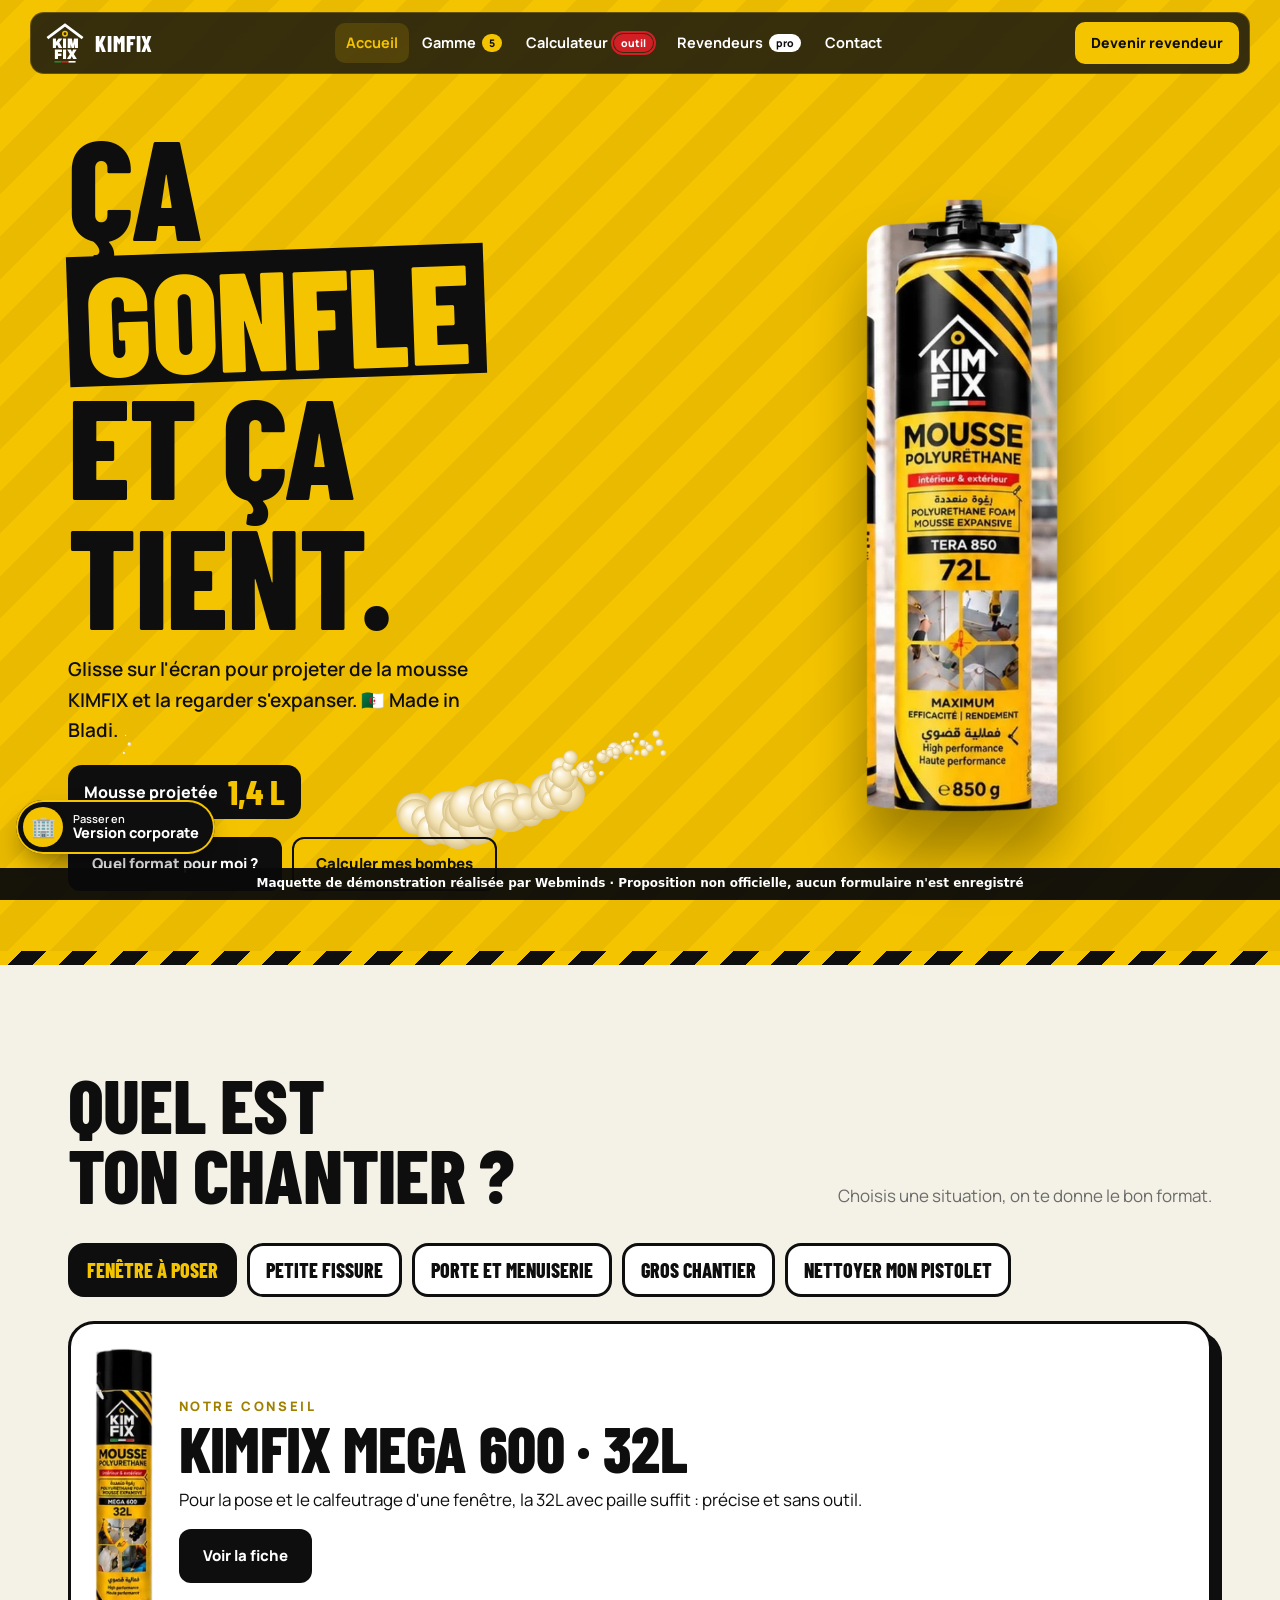
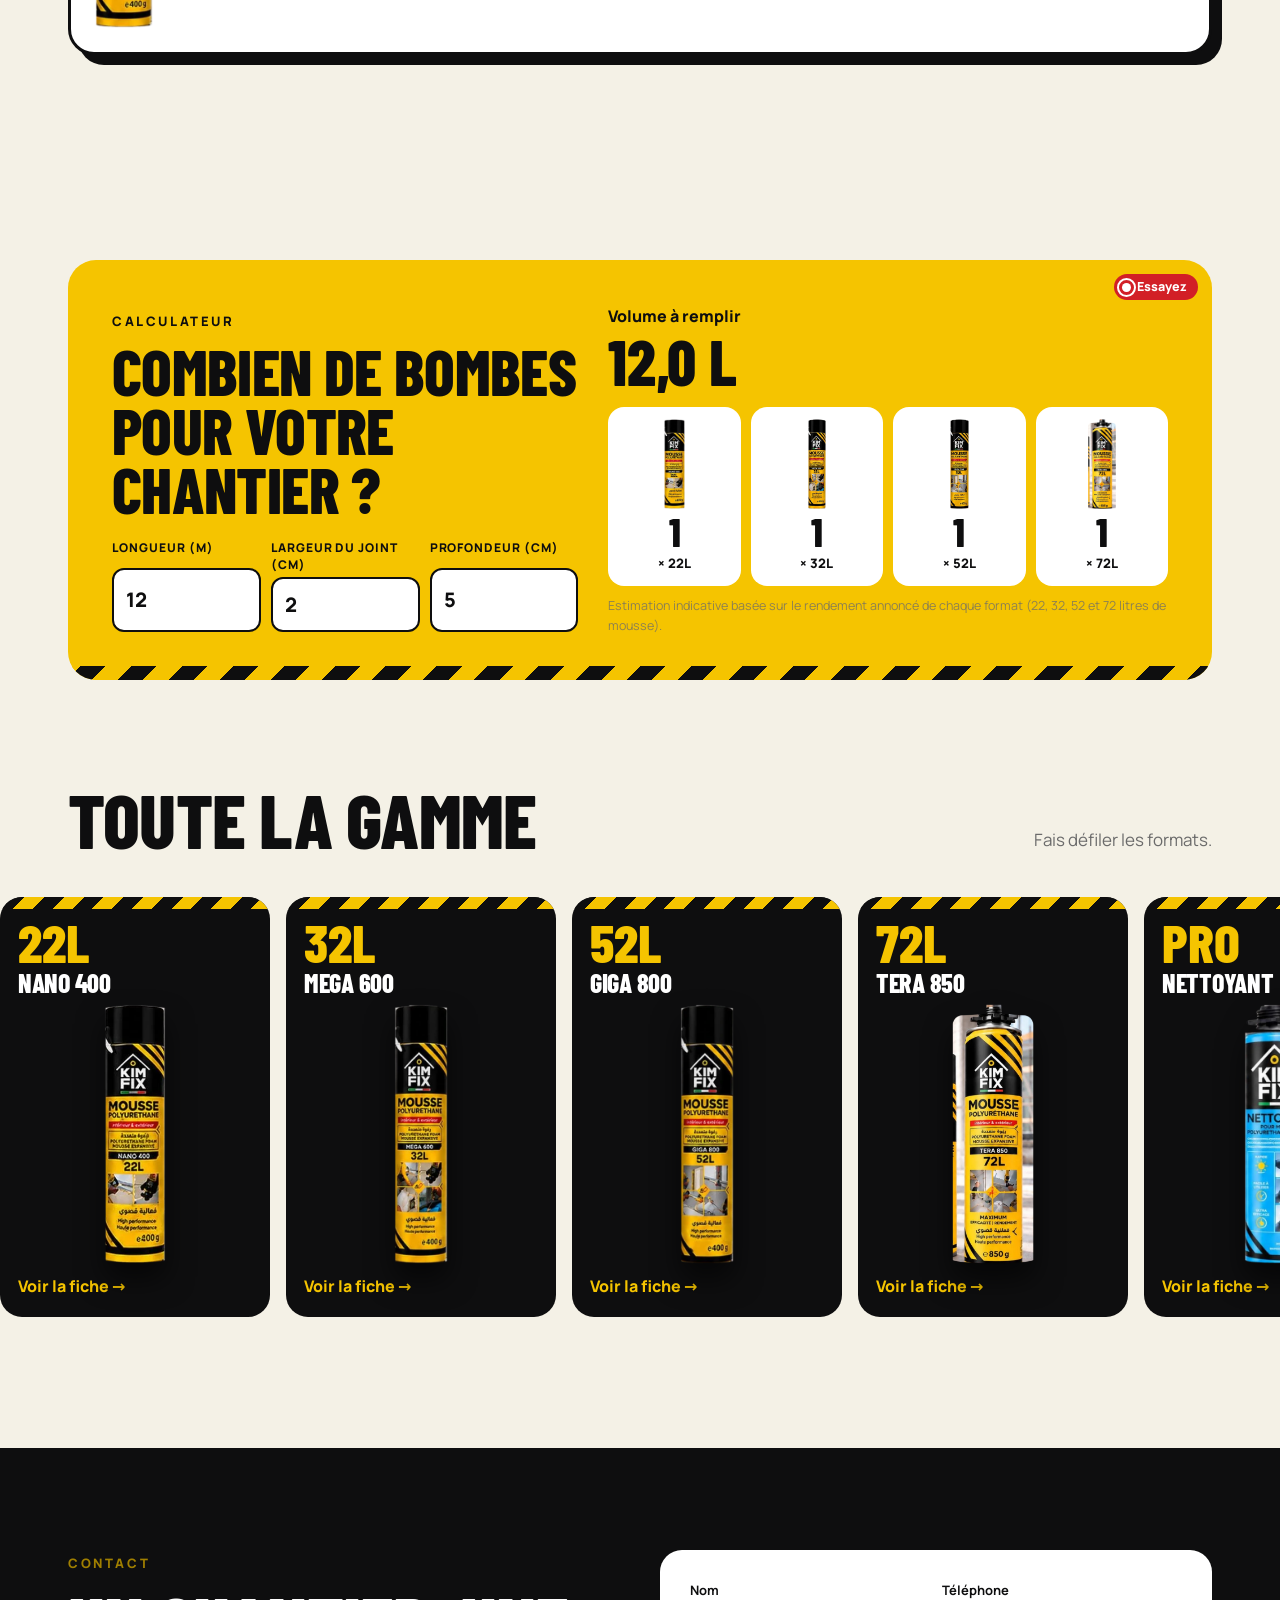
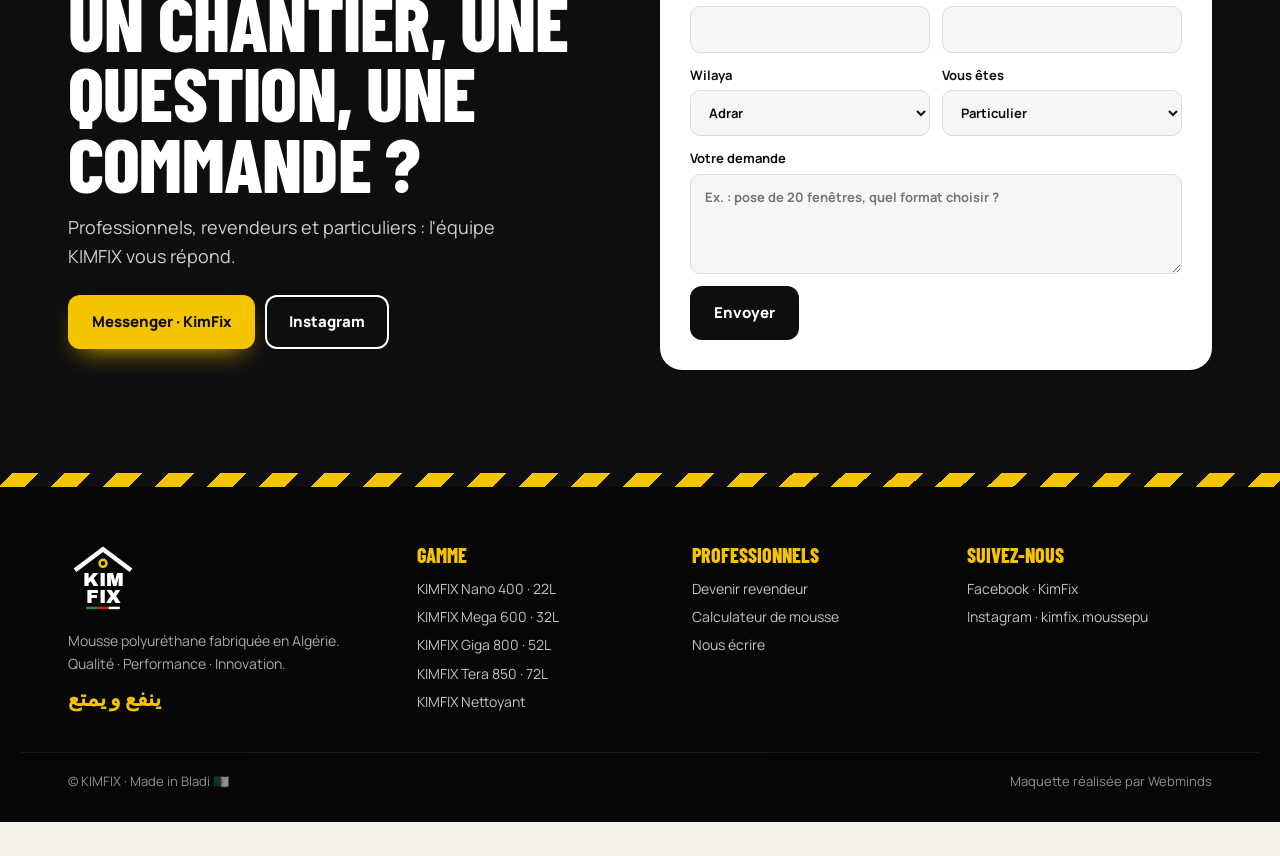
==== moderne.html @ 87c702bf "KIMFIX : site 2 versions (corporate + chantier), gamme, fiches, calculateur, revendeurs" ====
<!DOCTYPE html><html lang="fr"><head>
<meta charset="utf-8"><meta name="viewport" content="width=device-width, initial-scale=1, viewport-fit=cover"><meta name="robots" content="noindex, nofollow"><meta name="theme-color" content="#0e0e0f">
<link rel="stylesheet" href="style.css"><link rel="icon" href="img/logo.svg">
<title>KIMFIX — Version chantier</title>
</head><body data-v="mod">
<div id="hdr"></div><main>
<section class="mh" id="mh"><canvas id="cv" aria-label="Zone où l'on projette de la mousse"></canvas>
 <div class="wrap in"><div>
  <h1>Ça<br><span>gonfle</span><br>et ça tient.</h1>
  <p class="lead">Glisse sur l'écran pour projeter de la mousse KIMFIX et la regarder s'expanser. 🇩🇿 Made in Bladi.</p>
  <span class="meter">Mousse projetée <b id="lit">0,0 L</b></span><br>
  <button type="button" class="spr" id="spr">🧯 Activer le pistolet</button>
  <div style="display:flex;gap:10px;flex-wrap:wrap;margin-top:18px"><a class="btn k" href="#chantier">Quel format pour moi ?</a><a class="btn o" href="#calcul">Calculer mes bombes</a></div></div>
  <div class="big"><img src="img/c72.webp" alt="KIMFIX Tera 850 72L"></div></div>
</section>
<div class="stripe"></div>
<section id="chantier"><div class="wrap"><div class="shead"><h2>Quel est<br>ton chantier&nbsp;?</h2><p>Choisis une situation, on te donne le bon format.</p></div>
 <div class="sits" id="sits"></div><div class="reco" id="reco"></div></div></section>
<section id="calcul"><div class="wrap"><div class="calc rv"><span class="tap tr"><i></i>Essayez</span>
 <div><span class="kick" style="color:#0e0e0f">Calculateur</span><h2 style="margin-top:8px">Combien de bombes pour votre chantier ?</h2>
  <div class="f3"><label>Longueur (m)<input id="cl" type="number" min="0" step="0.5" value="12"></label><label>Largeur du joint (cm)<input id="cw2" type="number" min="0" step="0.5" value="2"></label><label>Profondeur (cm)<input id="cd" type="number" min="0" step="0.5" value="5"></label></div></div>
 <div><span style="font-weight:800">Volume à remplir</span><div class="vol" id="cv">0 L</div><div class="cres" id="cres"></div>
  <p class="note">Estimation indicative basée sur le rendement annoncé de chaque format (22, 32, 52 et 72 litres de mousse).</p></div>
</div></div></section>
<section style="padding-top:0"><div class="wrap"><div class="shead"><h2>Toute la gamme</h2><p>Fais défiler les formats.</p></div></div><div class="hz" id="hz"></div></section>
<section class="contact" id="contact"><div class="wrap cg">
 <div><span class="kick">Contact</span><h2 style="margin-top:10px">Un chantier, une question, une commande&nbsp;?</h2>
  <p style="opacity:.8;font-size:18px;margin:16px 0 24px;max-width:440px">Professionnels, revendeurs et particuliers : l'équipe KIMFIX vous répond.</p>
  <div style="display:flex;gap:10px;flex-wrap:wrap"><a class="btn y" id="fbl" target="_blank" rel="noopener">Messenger · KimFix</a><a class="btn o" id="igl" target="_blank" rel="noopener">Instagram</a></div></div>
 <form class="f" id="cform"><label>Nom<input required></label><label>Téléphone<input type="tel" required></label>
  <label>Wilaya<select id="cw"></select></label><label>Vous êtes<select><option>Particulier</option><option>Artisan / applicateur</option><option>Entreprise du bâtiment</option><option>Revendeur / quincaillerie</option></select></label>
  <label class="full">Votre demande<textarea placeholder="Ex. : pose de 20 fenêtres, quel format choisir ?"></textarea></label><button class="btn k" type="submit">Envoyer</button></form>
</div></section>
</main><div id="ftr"></div>
<script src="data.js"></script><script src="core.js"></script>
<script>
// foam spray
const mh=document.getElementById('mh'),cv=document.getElementById('cv'),cx=cv.getContext('2d');let W,H,dpr=Math.min(devicePixelRatio||1,2),blobs=[],down=false,last=null,litres=0;
const base=document.createElement('canvas'),bx=base.getContext('2d');
function size(){const r=mh.getBoundingClientRect();W=r.width;H=r.height;[cv,base].forEach(c=>{c.width=W*dpr;c.height=H*dpr});cx.setTransform(dpr,0,0,dpr,0,0);bx.setTransform(dpr,0,0,dpr,0,0)}size();addEventListener('resize',()=>{if(Math.abs(mh.getBoundingClientRect().width-W)>40)size()});
function drawBlob(c,x,y,r){const g=c.createRadialGradient(x-r*.35,y-r*.35,r*.1,x,y,r);g.addColorStop(0,'#fffaf0');g.addColorStop(.6,'#f3e3b6');g.addColorStop(1,'#d9c38a');c.fillStyle=g;c.beginPath();c.arc(x,y,r,0,7);c.fill()}
function spray(x,y){for(let i=0;i<3;i++)blobs.push({x:x+(Math.random()-.5)*26,y:y+(Math.random()-.5)*26,r:0,R:7+Math.random()*16,t:0});litres+=.02;document.getElementById('lit').textContent=litres.toFixed(1).replace('.',',')+' L'}
const pos=e=>{const r=cv.getBoundingClientRect();return{x:e.clientX-r.left,y:e.clientY-r.top}};
mh.addEventListener('pointerdown',e=>{if(e.target.closest('a,button'))return;if(e.pointerType==='touch'&&!mh.classList.contains('spraying'))return;down=true;last=pos(e);spray(last.x,last.y)});
addEventListener('pointerup',()=>{down=false});
mh.addEventListener('pointermove',e=>{if(!down)return;const p=pos(e),d=Math.hypot(p.x-last.x,p.y-last.y);const n=Math.ceil(d/10);for(let i=1;i<=n;i++)spray(last.x+(p.x-last.x)*i/n,last.y+(p.y-last.y)*i/n);last=p});
document.getElementById('spr').onclick=()=>{const on=mh.classList.toggle('spraying');document.getElementById('spr').textContent=on?'✋ Arrêter et faire défiler':'🧯 Activer le pistolet'};
(function loop(){cx.clearRect(0,0,W,H);cx.drawImage(base,0,0,W,H);blobs=blobs.filter(b=>{b.t+=.035;const k=1-Math.pow(1-Math.min(b.t,1),3);b.r=b.R*k;if(b.t>=1){drawBlob(bx,b.x,b.y,b.R);return false}drawBlob(cx,b.x,b.y,b.r);return true});requestAnimationFrame(loop)})();
(function demo(){let x=W*.1,y=H*.82,i=0;const t=setInterval(()=>{if(i++>70){clearInterval(t);return}spray(x+i*W*.006,y-Math.sin(i/9)*40)},25)})();
// situations
const SIT=[['Fenêtre à poser','c32','Pour la pose et le calfeutrage d\'une fenêtre, la 32L avec paille suffit : précise et sans outil.'],['Petite fissure','c22','Pour un trou ou une fissure ponctuelle, la 22L compacte fait le travail sans gaspillage.'],['Porte et menuiserie','c52','Pour fixer et isoler portes et cadres, la 52L offre une haute expansion et un collage puissant.'],['Gros chantier','c72','Pour de grands volumes et toutes les positions, la 72L au pistolet est la version pro.'],['Nettoyer mon pistolet','net','Le nettoyant enlève la mousse fraîche du pistolet et des surfaces, sans les abîmer.']];
const st=document.getElementById('sits');st.innerHTML=SIT.map((s,i)=>'<button type="button" data-i="'+i+'">'+s[0]+'</button>').join('');
function pick(i){st.querySelectorAll('button').forEach(b=>b.classList.toggle('on',+b.dataset.i===i));const s=SIT[i],p=P[s[1]];document.getElementById('reco').innerHTML='<img src="'+p.img+'" alt="'+p.name+'"><div><span class="kick">Notre conseil</span><h3>'+p.name+(p.vol?' · '+p.vol+'L':'')+'</h3><p>'+s[2]+'</p><a class="btn k" href="produit.html?p='+s[1]+'">Voir la fiche</a></div>'}
st.onclick=e=>{const b=e.target.closest('button');if(b)pick(+b.dataset.i)};pick(0);
document.getElementById('hz').innerHTML=ORDER.map(k=>{const p=P[k];return '<a href="produit.html?p='+k+'"><div><b>'+(p.vol?p.vol+'L':'PRO')+'</b><h3>'+p.name.replace('KIMFIX ','')+'</h3></div><img src="'+p.img+'" alt="" loading="lazy"><span style="font-weight:800;color:var(--y)">Voir la fiche →</span></a>'}).join('');
document.getElementById('fbl').href=FB;document.getElementById('igl').href=IG;document.getElementById('cw').innerHTML=WILAYAS.map(w=>'<option>'+w+'</option>').join('');document.getElementById('cform').onsubmit=e=>{e.preventDefault();okForm(e.target,'Message envoyé !')};calcInit(document.getElementById('calcul'));
reveal();
</script></body></html>
---- style.css ----
@font-face{font-family:AB;src:url(fonts/archivo-black-latin-400-normal.woff2) format('woff2');font-display:swap}
@font-face{font-family:BC;font-weight:700;src:url(fonts/barlow-condensed-latin-700-normal.woff2) format('woff2');font-display:swap}
@font-face{font-family:BC;font-weight:800;src:url(fonts/barlow-condensed-latin-800-normal.woff2) format('woff2');font-display:swap}
@font-face{font-family:MR;font-weight:400;src:url(fonts/manrope-latin-400-normal.woff2) format('woff2')}
@font-face{font-family:MR;font-weight:600;src:url(fonts/manrope-latin-600-normal.woff2) format('woff2')}
@font-face{font-family:MR;font-weight:700;src:url(fonts/manrope-latin-700-normal.woff2) format('woff2')}
@font-face{font-family:MR;font-weight:800;src:url(fonts/manrope-latin-800-normal.woff2) format('woff2')}
:root{--y:#f5c400;--y2:#ffd83d;--k:#0e0e0f;--k2:#1b1b1d;--g:#ececea;--mut:#6b6b6b;--line:#dcdcd8;--ease:cubic-bezier(.2,.8,.2,1)}
*{box-sizing:border-box;margin:0;padding:0}:root{padding-top:env(safe-area-inset-top,0px)}
html{scroll-behavior:smooth;overflow-x:clip;scroll-padding-top:90px}
body{font-family:MR,system-ui,sans-serif;background:var(--g);color:var(--k);line-height:1.6;overflow-x:clip;padding-bottom:34px;-webkit-font-smoothing:antialiased}
img{max-width:100%;display:block}a{color:inherit;text-decoration:none}button,input,select,textarea{font:inherit;color:inherit}
:focus-visible{outline:3px solid var(--y);outline-offset:3px}
.wrap{max-width:1240px;margin:0 auto;padding-inline:clamp(18px,4vw,48px)}section{padding-block:clamp(64px,8vw,110px);position:relative}main{overflow-x:clip}
h1,h2,h3{font-family:BC,Impact,sans-serif;font-weight:800;text-transform:uppercase;line-height:.92;letter-spacing:-.01em}
h2{font-size:clamp(44px,6vw,84px)}h2 em{font-style:normal;color:var(--y);-webkit-text-stroke:0}
.kick{font:800 13px MR;letter-spacing:.2em;text-transform:uppercase;color:#a07f00}
.dark .kick{color:var(--y)}
.stripe{height:14px;background:repeating-linear-gradient(-45deg,var(--y) 0 18px,var(--k) 18px 36px)}
.lg{width:44px;height:44px}
header.top{position:fixed;z-index:60;top:calc(12px + env(safe-area-inset-top,0px));left:50%;transform:translateX(-50%);width:min(1220px,calc(100% - 24px));display:flex;align-items:center;justify-content:space-between;gap:12px;padding:8px 10px 8px 12px;border-radius:14px;background:rgba(14,14,15,.82);backdrop-filter:blur(12px);-webkit-backdrop-filter:blur(12px);color:#fff;border:1px solid rgba(245,196,0,.25);transition:.3s}
header.top.solid{background:rgba(14,14,15,.96)}
.logo{display:flex;align-items:center;gap:8px;font:800 22px BC;letter-spacing:.04em}
header.top nav{display:flex;gap:2px;font-weight:700;font-size:14.5px}header.top nav a{display:inline-flex;gap:6px;align-items:center;padding:8px 11px;border-radius:10px}
header.top nav a:hover,header.top nav a.act{background:rgba(245,196,0,.15);color:var(--y)}
.hr{display:flex;gap:8px;align-items:center}.cta{background:var(--y);color:var(--k);padding:10px 16px;border-radius:10px;font-weight:800;font-size:14px;white-space:nowrap}
.burger{display:none;width:44px;height:44px;border:0;border-radius:10px;background:var(--y);color:var(--k);font-size:20px}
.menu{position:fixed;inset:0;z-index:80;background:var(--k);color:#fff;display:none;flex-direction:column;justify-content:center;gap:8px;padding:0 28px}.menu.open{display:flex}
.menu a{font:800 clamp(34px,10vw,52px) BC;text-transform:uppercase;display:flex;gap:10px;align-items:center}.menu .mx{position:absolute;top:20px;right:20px;width:48px;height:48px;border:0;border-radius:12px;background:var(--y);font-size:20px}
.pst{display:inline-flex;font:800 10.5px/1 MR;padding:4px 7px;border-radius:999px;position:relative;text-transform:none}
.pst.y{background:var(--y);color:var(--k)}.pst.k{background:#fff;color:var(--k)}.pst.r{background:#d21f26;color:#fff}
.pst.r::after{content:"";position:absolute;inset:-3px;border-radius:999px;border:2px solid #d21f26;animation:ping 1.6s ease-out infinite}
@keyframes ping{0%{transform:scale(.9);opacity:.9}100%{transform:scale(1.35);opacity:0}}
.tap{position:absolute;z-index:6;display:inline-flex;gap:6px;align-items:center;background:#d21f26;color:#fff;font:800 12.5px/1 MR;padding:7px 11px 7px 8px;border-radius:999px;pointer-events:none;white-space:nowrap}
.tap i{width:9px;height:9px;border-radius:50%;background:#fff;position:relative}.tap i::after{content:"";position:absolute;inset:-5px;border-radius:50%;border:2px solid #fff;animation:ping 1.4s ease-out infinite}
.tap.tr{top:14px;right:14px}.tap.tl{top:14px;left:14px}
.vswitch{position:fixed;z-index:90;bottom:calc(46px + env(safe-area-inset-bottom,0px));left:16px;display:flex;gap:10px;align-items:center;padding:7px 16px 7px 7px;border-radius:999px;color:var(--k);font:800 14.5px/1.1 MR;background:repeating-linear-gradient(-45deg,var(--y) 0 14px,#ffe36a 14px 28px);background-size:200% 100%;animation:vsg 3s linear infinite,vsw 5s ease-in-out infinite;box-shadow:0 14px 30px -10px rgba(0,0,0,.6),inset 0 0 0 2px var(--k)}
.vswitch small{display:block;font-size:11px;font-weight:600}.vswitch .vs-i{width:40px;height:40px;border-radius:50%;background:var(--k);display:grid;place-items:center;font-size:20px;position:relative}
.vswitch .vs-i::after{content:"";position:absolute;inset:-4px;border-radius:50%;border:2px solid var(--k);animation:ping 1.6s ease-out infinite}
.v-mod .vswitch{background:var(--k);color:#fff;animation:vsw 5s ease-in-out infinite;box-shadow:0 14px 30px -10px rgba(0,0,0,.6),inset 0 0 0 2px var(--y)}.v-mod .vswitch .vs-i{background:var(--y)}
@keyframes vsg{to{background-position:-56px 0}}@keyframes vsw{0%,82%,100%{rotate:0deg}86%{rotate:-6deg}90%{rotate:5deg}94%{rotate:-3deg}}
#wm-demo{position:fixed;left:0;right:0;bottom:0;z-index:2147483000;background:rgba(10,10,10,.95);color:#fff;font:600 12px/1.3 system-ui,sans-serif;text-align:center;padding:8px 12px calc(8px + env(safe-area-inset-bottom,0px))}
.btn{display:inline-flex;align-items:center;justify-content:center;gap:10px;padding:15px 24px;border-radius:12px;font-weight:800;font-size:15px;border:0;cursor:pointer;transition:transform .3s var(--ease);white-space:nowrap}
.btn.y{background:var(--y);color:var(--k);box-shadow:0 12px 26px -12px rgba(245,196,0,.9)}.btn.y:hover{transform:translateY(-2px)}.btn.k{background:var(--k);color:#fff}.btn.o{box-shadow:inset 0 0 0 2px currentColor;background:transparent}
.btn.done{background:#1f8a3b!important;color:#fff!important}
.rv{opacity:0;transform:translateY(24px);transition:opacity .7s,transform .8s var(--ease)}.rv.in{opacity:1;transform:none}
.shead{display:flex;justify-content:space-between;align-items:flex-end;gap:24px;flex-wrap:wrap;margin-bottom:34px}.shead p{max-width:420px;color:var(--mut);font-size:17px}
.dark{background:var(--k);color:#fff}.dark .shead p{color:rgba(255,255,255,.7)}
/* hero corp */
.hero{background:radial-gradient(70% 80% at 72% 40%,#2a2a2c,#0e0e0f 70%);color:#fff;padding:0;overflow:hidden}
.hero .in{display:grid;grid-template-columns:1fr 1.05fr;gap:24px;align-items:center;min-height:min(100svh,880px);padding-block:120px 70px}
.hero h1{font-size:clamp(60px,8.4vw,128px);margin:16px 0}.hero h1 span{color:var(--y)}
.hero .lead{font-size:clamp(16px,1.4vw,19px);opacity:.82;max-width:480px;margin-bottom:26px}
.badge{display:inline-flex;gap:8px;align-items:center;background:rgba(245,196,0,.12);border:1px solid rgba(245,196,0,.5);color:var(--y);font:800 13px MR;padding:7px 12px;border-radius:999px}
.cans{position:relative;height:clamp(380px,46vw,620px);display:flex;align-items:flex-end;justify-content:center;gap:clamp(4px,1vw,14px)}
.cans a{display:block;transition:transform .5s var(--ease)}.cans a:hover{transform:translateY(-16px)}
.cans img{filter:drop-shadow(0 26px 22px rgba(0,0,0,.6));height:100%;width:auto}
.cans a:nth-child(1){height:64%}.cans a:nth-child(2){height:76%}.cans a:nth-child(3){height:78%}.cans a:nth-child(4){height:94%}.cans a:nth-child(5){height:72%}
.cans .glow{position:absolute;left:5%;right:5%;bottom:-6%;height:30%;background:radial-gradient(closest-side,rgba(245,196,0,.35),transparent);pointer-events:none}
.facts{display:flex;gap:28px;flex-wrap:wrap;margin-top:34px}.facts b{display:block;font:800 40px BC;color:var(--y)}.facts span{font-size:13px;opacity:.7}
/* range */
.range{display:grid;grid-template-columns:repeat(5,1fr);gap:12px}
.pc{background:#fff;border-radius:20px;overflow:hidden;display:flex;flex-direction:column;position:relative;transition:transform .4s var(--ease),box-shadow .4s;border:1px solid var(--line)}
.pc:hover{transform:translateY(-6px);box-shadow:0 30px 50px -30px rgba(0,0,0,.45)}
.pc .vis{height:300px;display:flex;align-items:flex-end;justify-content:center;padding:22px 10px 0;background:linear-gradient(180deg,#f7f7f5,#e6e6e2)}
.pc .vis img{max-height:100%;width:auto;filter:drop-shadow(0 18px 14px rgba(0,0,0,.25));transition:transform .5s var(--ease)}.pc:hover .vis img{transform:scale(1.05)}
.pc .vb{position:absolute;top:12px;left:12px;background:var(--k);color:var(--y);font:800 26px BC;padding:2px 10px;border-radius:8px}
.pc .tx{padding:14px 16px 16px;display:flex;flex-direction:column;gap:3px;flex:1}.pc small{font-weight:800;color:#a07f00;font-size:12px;text-transform:uppercase;letter-spacing:.08em}
.pc h3{font-size:28px}.pc p{font-size:14px;color:var(--mut)}.pc .go{margin-top:auto;padding-top:10px;font-weight:800;font-size:14px}
.uses{display:grid;grid-template-columns:repeat(3,1fr);gap:12px}
.use{background:var(--k2);border:1px solid rgba(255,255,255,.08);border-radius:18px;padding:24px;transition:border-color .3s}.use:hover{border-color:var(--y)}
.use .e{font-size:30px}.use h3{font-size:28px;margin:10px 0 6px;color:#fff}.use p{color:rgba(255,255,255,.7);font-size:15px}
.versus{display:grid;grid-template-columns:1fr 1fr;gap:14px}
.vcard{border-radius:24px;padding:clamp(22px,3vw,34px);display:grid;grid-template-columns:auto 1fr;gap:20px;align-items:center;background:#fff;border:1px solid var(--line)}
.vcard.pro{background:var(--k);color:#fff;border-color:var(--k)}.vcard img{height:260px;width:auto;filter:drop-shadow(0 18px 14px rgba(0,0,0,.3))}
.vcard h3{font-size:40px}.vcard ul{list-style:none;display:grid;gap:8px;margin-top:12px}.vcard li{display:flex;gap:10px}.vcard li::before{content:"";flex:none;width:12px;height:12px;background:var(--y);margin-top:6px;transform:rotate(45deg)}
.calc{background:var(--y);border-radius:28px;padding:clamp(22px,4vw,44px);display:grid;grid-template-columns:1fr 1.2fr;gap:30px;align-items:center;position:relative;overflow:hidden}
.calc::before{content:"";position:absolute;inset:auto 0 0 0;height:14px;background:repeating-linear-gradient(-45deg,var(--k) 0 18px,var(--y) 18px 36px)}
.calc h2{font-size:clamp(40px,5vw,72px)}.calc .f3{display:grid;grid-template-columns:repeat(3,1fr);gap:10px;margin-top:20px}
.calc label{display:grid;gap:4px;font:800 12px MR;text-transform:uppercase;letter-spacing:.08em}
.calc input{border:2px solid var(--k);border-radius:12px;padding:12px;background:#fff;font:800 20px MR;width:100%}
.calc .vol{font:800 64px/1 BC}.calc .note{font-size:12.5px;margin-top:10px;opacity:.75}
.cres{display:grid;grid-template-columns:repeat(4,1fr);gap:10px;margin-top:14px}
.cr{background:#fff;border-radius:16px;padding:12px 8px;text-align:center;display:grid;justify-items:center;gap:2px}.cr img{height:90px;width:auto}.cr b{font:800 40px/1 BC}.cr span{font-weight:800;font-size:13px}
.gal{display:grid;grid-template-columns:repeat(6,1fr);gap:10px}.gal a{border-radius:14px;overflow:hidden;aspect-ratio:4/5}.gal img{width:100%;height:100%;object-fit:cover;transition:transform .6s var(--ease)}.gal a:hover img{transform:scale(1.05)}
.launch{background:var(--k);color:#fff;border-radius:28px;padding:clamp(26px,4vw,48px);display:grid;grid-template-columns:1.2fr .8fr;gap:24px;align-items:center;overflow:hidden;position:relative}
.launch h2 span{color:var(--y)}.launch .ar{font:800 34px MR;color:var(--y);margin-top:10px}
.contact{background:var(--k);color:#fff}.cg{display:grid;grid-template-columns:1fr 1fr;gap:40px}
.f{display:grid;grid-template-columns:1fr 1fr;gap:12px;background:#fff;color:var(--k);border-radius:22px;padding:clamp(18px,3vw,30px)}.f .full{grid-column:1/-1}
.f label{display:grid;gap:5px;font-size:13px;font-weight:700}.f input,.f select,.f textarea{border:1.5px solid var(--line);background:#f6f6f4;border-radius:10px;padding:12px 14px;width:100%}.f textarea{min-height:100px}.f .btn{grid-column:1/-1;justify-self:start}
.ft{background:#070707;color:#fff;padding:56px 0 30px;border-top:14px solid transparent;border-image:repeating-linear-gradient(-45deg,var(--y) 0 18px,var(--k) 18px 36px) 14}
.fg{display:grid;grid-template-columns:1.3fr 1fr 1fr 1fr;gap:30px}.ft .lg{width:70px;height:70px;margin-bottom:10px}.ft p{opacity:.65;font-size:14px;max-width:280px}.ft .ar{font:800 22px MR;color:var(--y);opacity:1;margin-top:8px}
.ft h4{color:var(--y);font:800 20px BC;text-transform:uppercase;margin-bottom:8px}.ft a{display:block;opacity:.75;font-size:14px;padding:3px 0}.ft a:hover{opacity:1;color:var(--y)}
.fb{display:flex;justify-content:space-between;gap:10px;flex-wrap:wrap;border-top:1px solid rgba(255,255,255,.12);margin-top:36px;padding-top:18px;font-size:13px;opacity:.55}
/* produit */
.ph{background:radial-gradient(80% 80% at 70% 40%,#2a2a2c,#0e0e0f 70%);color:#fff;padding:0;overflow:hidden}
.ph .in{display:grid;grid-template-columns:1fr 1fr;gap:30px;align-items:center;padding-block:130px 70px}.crumb{font-size:14px;opacity:.75;display:flex;gap:8px}.crumb a{text-decoration:underline}
.ph h1{font-size:clamp(54px,7vw,104px);margin:12px 0}.ph .lead{font-size:18px;opacity:.85;max-width:480px;margin-bottom:20px}
.ph .stage{display:flex;justify-content:center;align-items:flex-end;height:clamp(360px,42vw,560px)}.ph .stage img{max-height:100%;width:auto;filter:drop-shadow(0 34px 28px rgba(0,0,0,.6))}
.chips{display:flex;flex-wrap:wrap;gap:8px}.chips span{border:1px solid rgba(245,196,0,.5);color:var(--y);border-radius:999px;padding:6px 12px;font-size:13.5px;font-weight:700}
.pgrid{display:grid;grid-template-columns:1.1fr .9fr;gap:18px;align-items:start}.panel{background:#fff;border:1px solid var(--line);border-radius:20px;padding:clamp(22px,3vw,32px)}.panel+.panel{margin-top:16px}
.panel h2{font-size:clamp(32px,3.4vw,44px);margin-bottom:12px}.panel ul{list-style:none;display:grid;gap:10px}.panel li{display:flex;gap:10px}.panel li::before{content:"";flex:none;width:12px;height:12px;background:var(--y);margin-top:6px;transform:rotate(45deg)}
.steps{display:grid;grid-template-columns:repeat(4,1fr);gap:10px;counter-reset:s}.steps div{background:#f6f6f4;border-radius:14px;padding:14px;counter-increment:s}.steps div::before{content:counter(s);display:grid;place-items:center;width:32px;height:32px;background:var(--y);border-radius:8px;font:800 20px BC;margin-bottom:8px}
.steps b{display:block}.steps span{font-size:13.5px;color:var(--mut)}
.perks{display:grid;grid-template-columns:repeat(4,1fr);gap:12px}.perk{background:#fff;border:1px solid var(--line);border-radius:18px;padding:22px}.perk .e{font-size:30px}.perk h3{font-size:26px;margin:8px 0 4px}.perk p{font-size:14.5px;color:var(--mut)}
.note{font-size:12.5px;color:var(--mut);margin-top:10px}
@media (max-width:1100px){.range{grid-template-columns:repeat(3,1fr)}}
@media (max-width:1050px){header.top nav,.hr .cta{display:none}.burger{display:grid;place-items:center}.hero .in,.ph .in,.calc,.launch,.cg,.pgrid,.versus{grid-template-columns:1fr}.cans,.ph .stage{order:-1}.uses,.perks{grid-template-columns:1fr 1fr}.gal{grid-template-columns:repeat(3,1fr)}.fg{grid-template-columns:1fr 1fr}.steps{grid-template-columns:1fr 1fr}}
@media (max-width:620px){.range,.uses,.perks,.f,.fg{grid-template-columns:1fr}.pc .vis{height:320px}.cres{grid-template-columns:repeat(2,1fr)}.calc .f3{grid-template-columns:1fr}.vcard{grid-template-columns:1fr;justify-items:center;text-align:left}.vcard img{height:220px}.facts b{font-size:32px}}
@media (prefers-reduced-motion:reduce){*,*::before,*::after{animation:none!important;transition:none!important}.rv{opacity:1;transform:none}}
/* MODERNE */
.v-mod{background:#f4f1e6}
.mh{background:var(--y);min-height:100svh;padding:0;overflow:hidden;display:flex;align-items:center}
.mh::before{content:"";position:absolute;inset:0;background:repeating-linear-gradient(-45deg,rgba(0,0,0,.05) 0 30px,transparent 30px 60px)}
.mh canvas{position:absolute;inset:0;width:100%;height:100%;z-index:1;touch-action:pan-y;cursor:crosshair}
.mh.spraying canvas{touch-action:none}
.mh .in{position:relative;z-index:2;display:grid;grid-template-columns:1fr .8fr;gap:20px;align-items:center;width:100%;padding-block:120px 60px;pointer-events:none}
.mh .in a,.mh .in button{pointer-events:auto}
.mh h1{font-size:clamp(70px,11vw,170px);color:var(--k)}.mh h1 span{display:inline-block;background:var(--k);color:var(--y);padding:0 .12em;transform:rotate(-2deg)}
.mh .lead{font-size:19px;font-weight:600;max-width:430px;margin:16px 0 20px}
.mh .meter{display:inline-flex;gap:10px;align-items:center;background:var(--k);color:#fff;border-radius:14px;padding:10px 16px;font-weight:800}.mh .meter b{font:800 34px/1 BC;color:var(--y)}
.mh .big{position:relative;height:clamp(380px,48vw,640px);display:flex;justify-content:center;align-items:flex-end}
.mh .big img{height:100%;width:auto;filter:drop-shadow(0 40px 30px rgba(0,0,0,.35));animation:fl 5s ease-in-out infinite;transform-origin:bottom}
@keyframes fl{50%{translate:0 -14px;rotate:-2deg}}
.spr{display:none;margin-top:12px;border:0;border-radius:999px;padding:10px 16px;font-weight:800;background:#fff;box-shadow:0 6px 18px -8px rgba(0,0,0,.4)}
.mh.spraying .spr{background:var(--k);color:var(--y)}
@media (hover:none){.spr{display:inline-flex}}
.sits{display:flex;flex-wrap:wrap;gap:10px;margin-bottom:24px}
.sits button{border:3px solid var(--k);background:#fff;border-radius:16px;padding:12px 16px;font:800 20px BC;text-transform:uppercase;cursor:pointer;transition:transform .25s var(--ease)}
.sits button:hover{transform:translateY(-3px) rotate(-1deg)}.sits button.on{background:var(--k);color:var(--y)}
.reco{display:grid;grid-template-columns:auto 1fr;gap:26px;align-items:center;background:#fff;border:3px solid var(--k);border-radius:26px;padding:24px;box-shadow:10px 10px 0 var(--k)}
.reco img{height:280px;width:auto;animation:pop .5s var(--ease)}@keyframes pop{0%{transform:scale(.6) rotate(-10deg);opacity:0}100%{transform:none;opacity:1}}
.reco h3{font-size:clamp(40px,5vw,64px)}.reco p{font-size:17px;margin:8px 0 16px}
.hz{display:flex;gap:16px;overflow-x:auto;scroll-snap-type:x mandatory;padding:10px clamp(18px,4vw,48px) 28px}
.hz a{flex:0 0 clamp(230px,22vw,270px);scroll-snap-align:start;background:var(--k);color:#fff;border-radius:22px;padding:18px;min-height:420px;display:flex;flex-direction:column;justify-content:space-between;position:relative;overflow:hidden;transition:transform .4s var(--ease)}
.hz a::before{content:"";position:absolute;left:0;right:0;top:0;height:12px;background:repeating-linear-gradient(-45deg,var(--y) 0 14px,var(--k) 14px 28px)}
.hz a:hover{transform:translateY(-8px) rotate(-1deg)}.hz img{height:260px;width:auto;align-self:center;filter:drop-shadow(0 16px 14px rgba(0,0,0,.6))}
.hz b{font:800 54px/1 BC;color:var(--y)}.hz h3{font-size:26px}
@media (max-width:1050px){.mh .in{grid-template-columns:1fr}.mh .big{order:-1;height:340px}.reco{grid-template-columns:1fr;justify-items:center}}
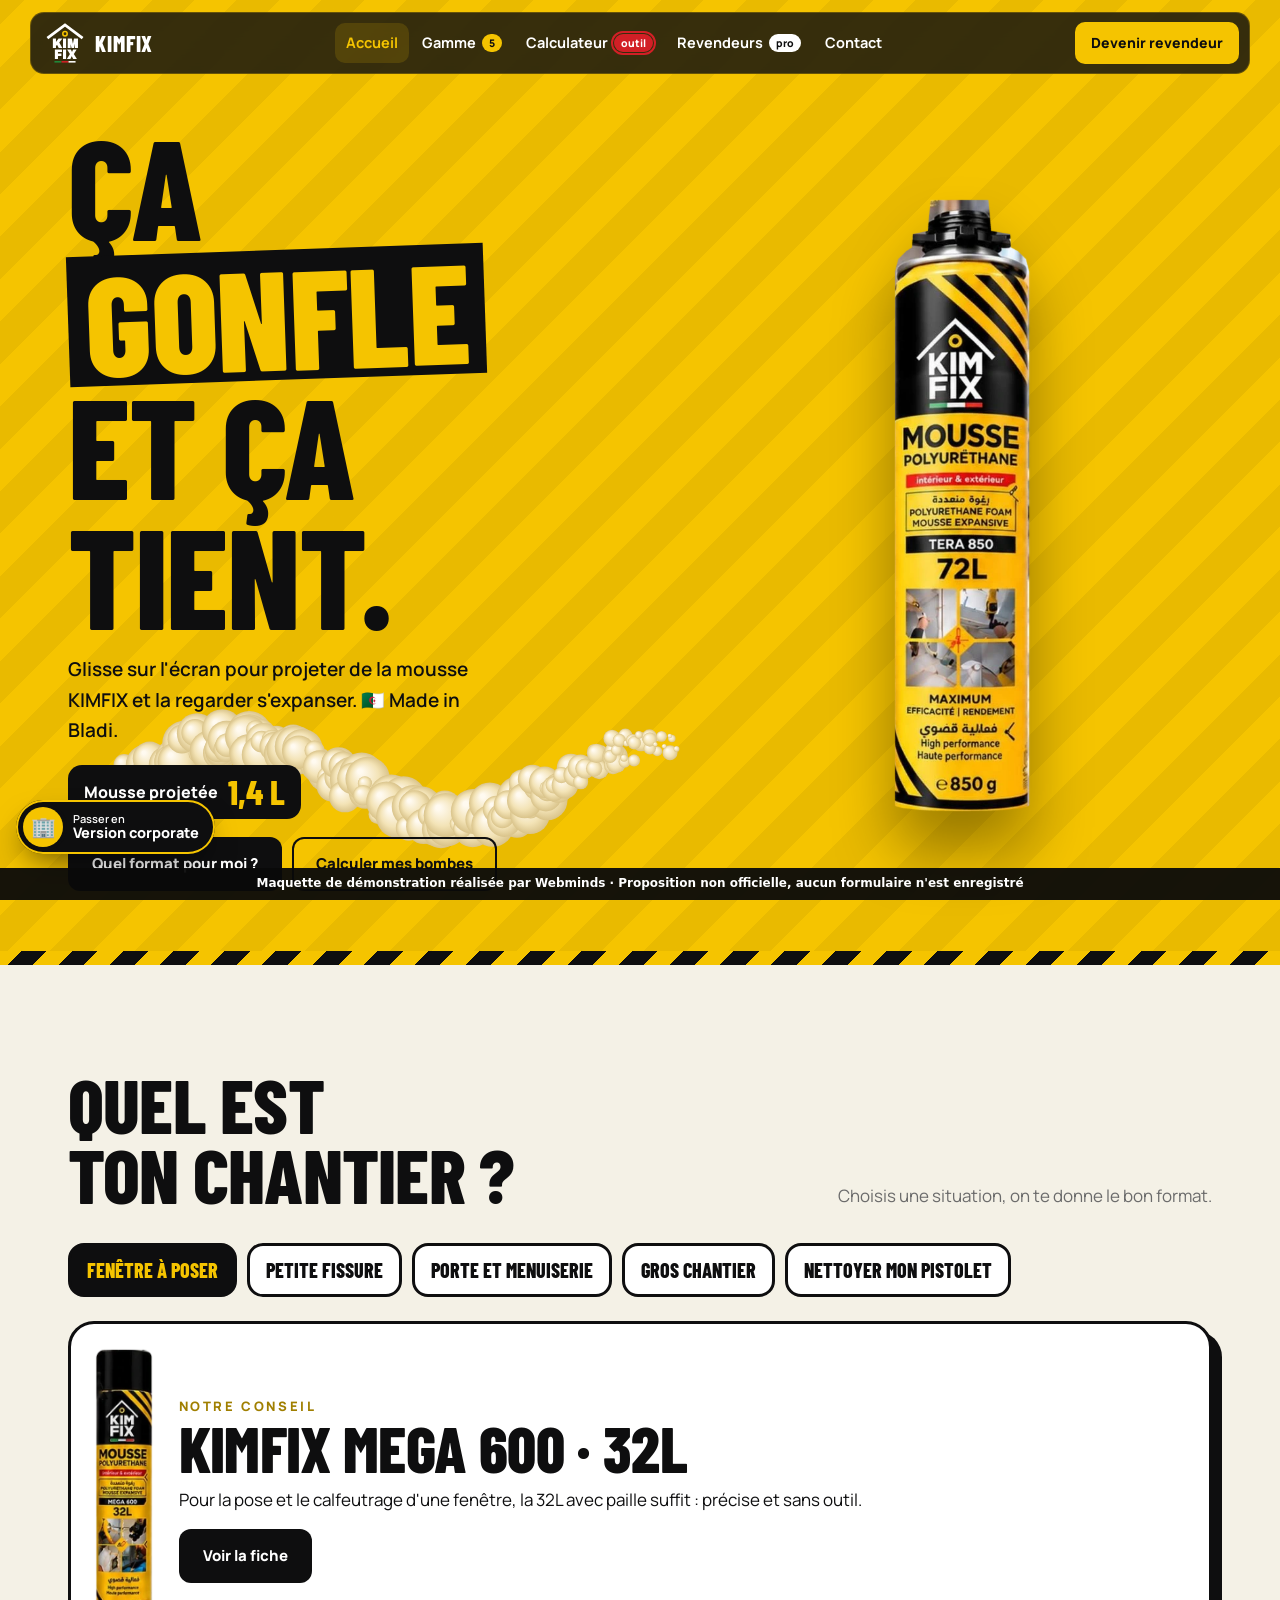
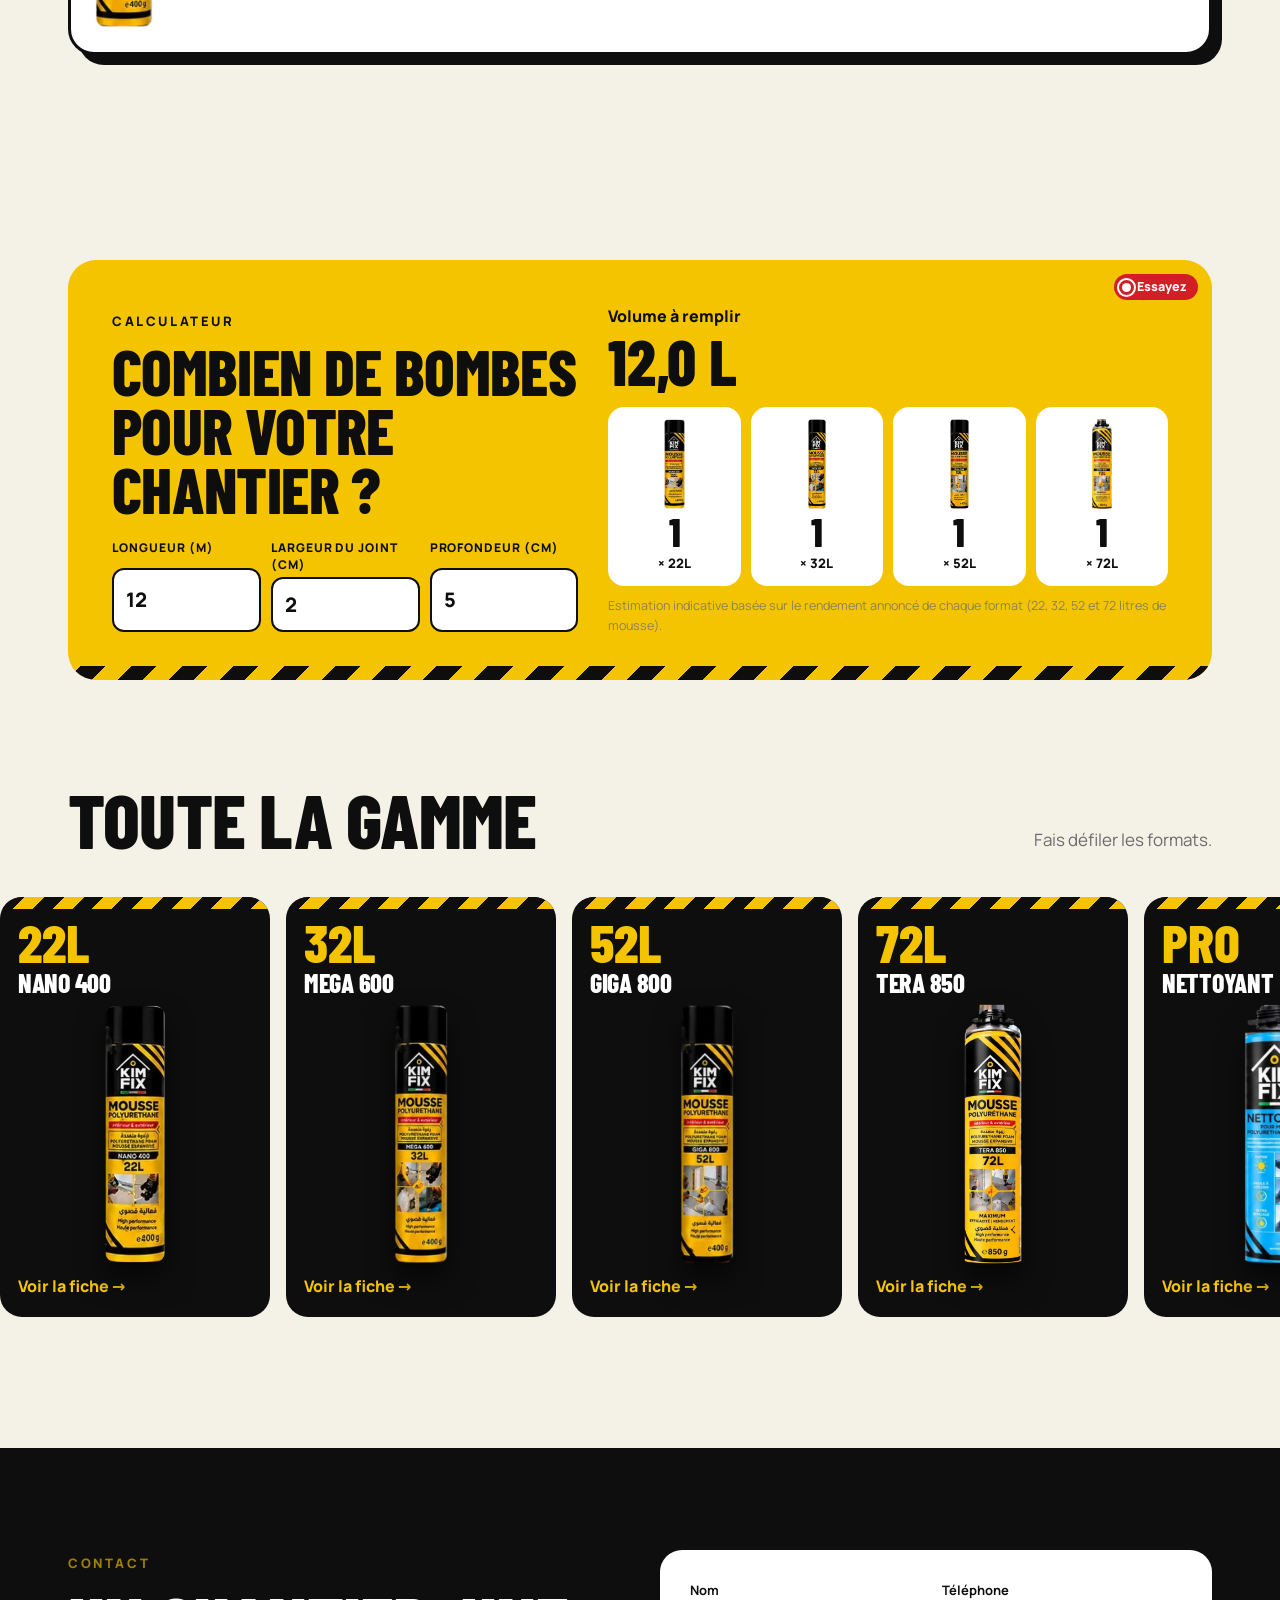
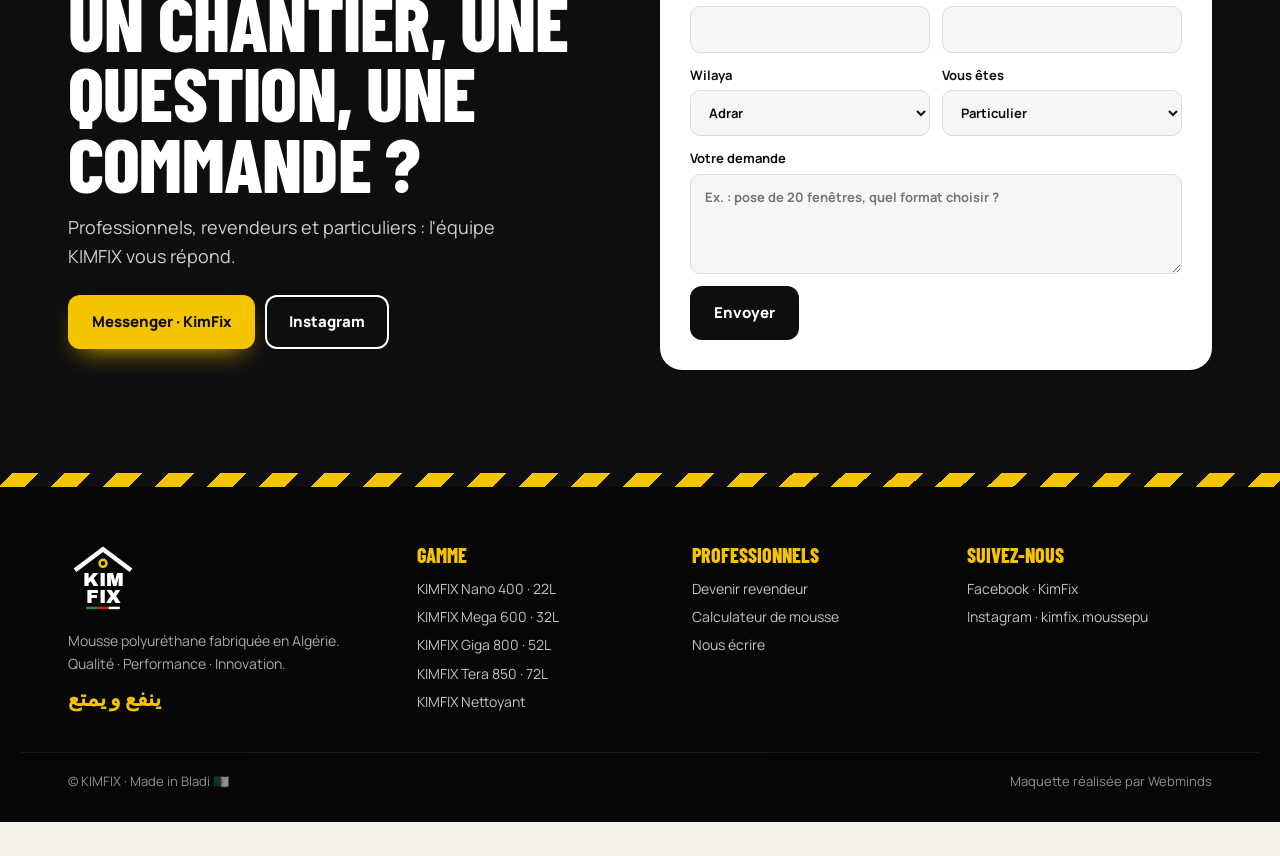
==== commit 0f9cb445: "Branchement Webminds Radar (suivi des visites)" ====
--- a/moderne.html
+++ b/moderne.html
@@ -55,4 +55,4 @@
 document.getElementById('hz').innerHTML=ORDER.map(k=>{const p=P[k];return '<a href="produit.html?p='+k+'"><div><b>'+(p.vol?p.vol+'L':'PRO')+'</b><h3>'+p.name.replace('KIMFIX ','')+'</h3></div><img src="'+p.img+'" alt="" loading="lazy"><span style="font-weight:800;color:var(--y)">Voir la fiche →</span></a>'}).join('');
 document.getElementById('fbl').href=FB;document.getElementById('igl').href=IG;document.getElementById('cw').innerHTML=WILAYAS.map(w=>'<option>'+w+'</option>').join('');document.getElementById('cform').onsubmit=e=>{e.preventDefault();okForm(e.target,'Message envoyé !')};calcInit(document.getElementById('calcul'));
 reveal();
-</script></body></html>
+</script><script src="https://radar-xi-flax.vercel.app/t.js" defer></script></body></html>
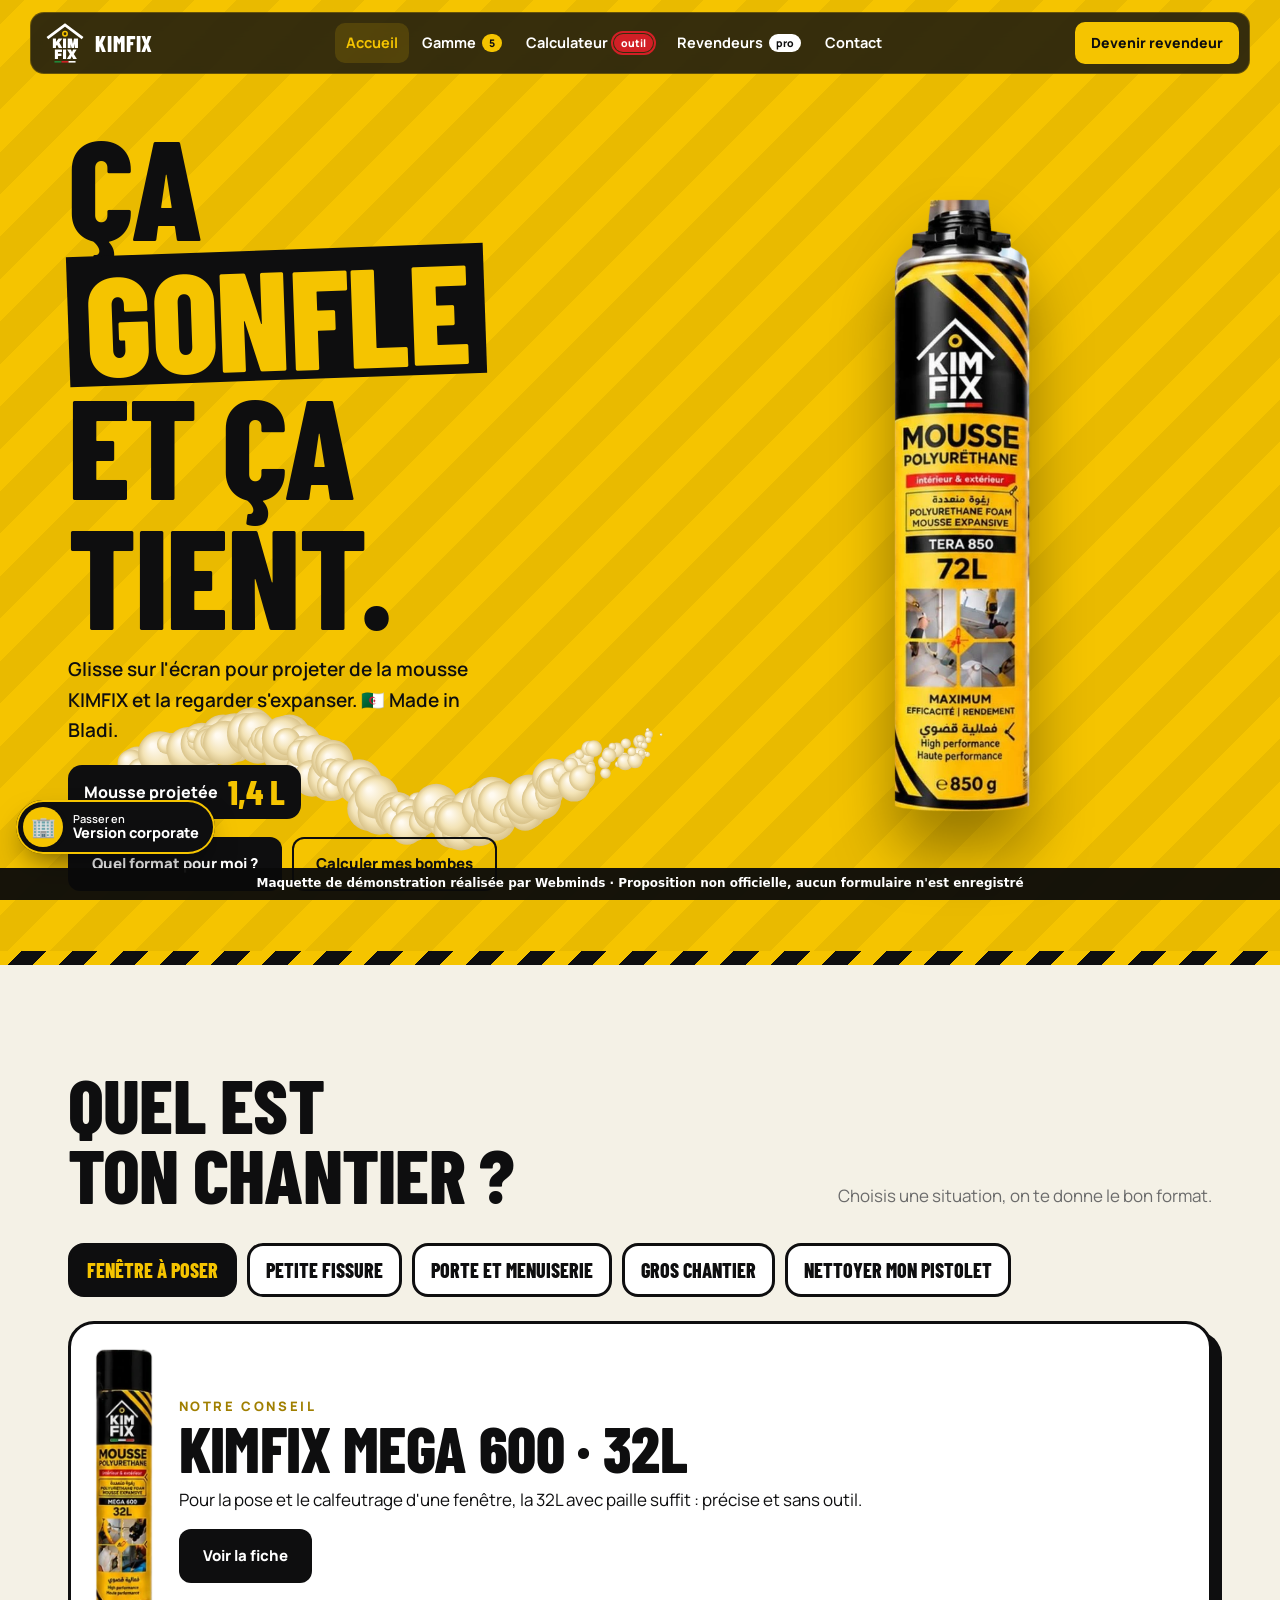
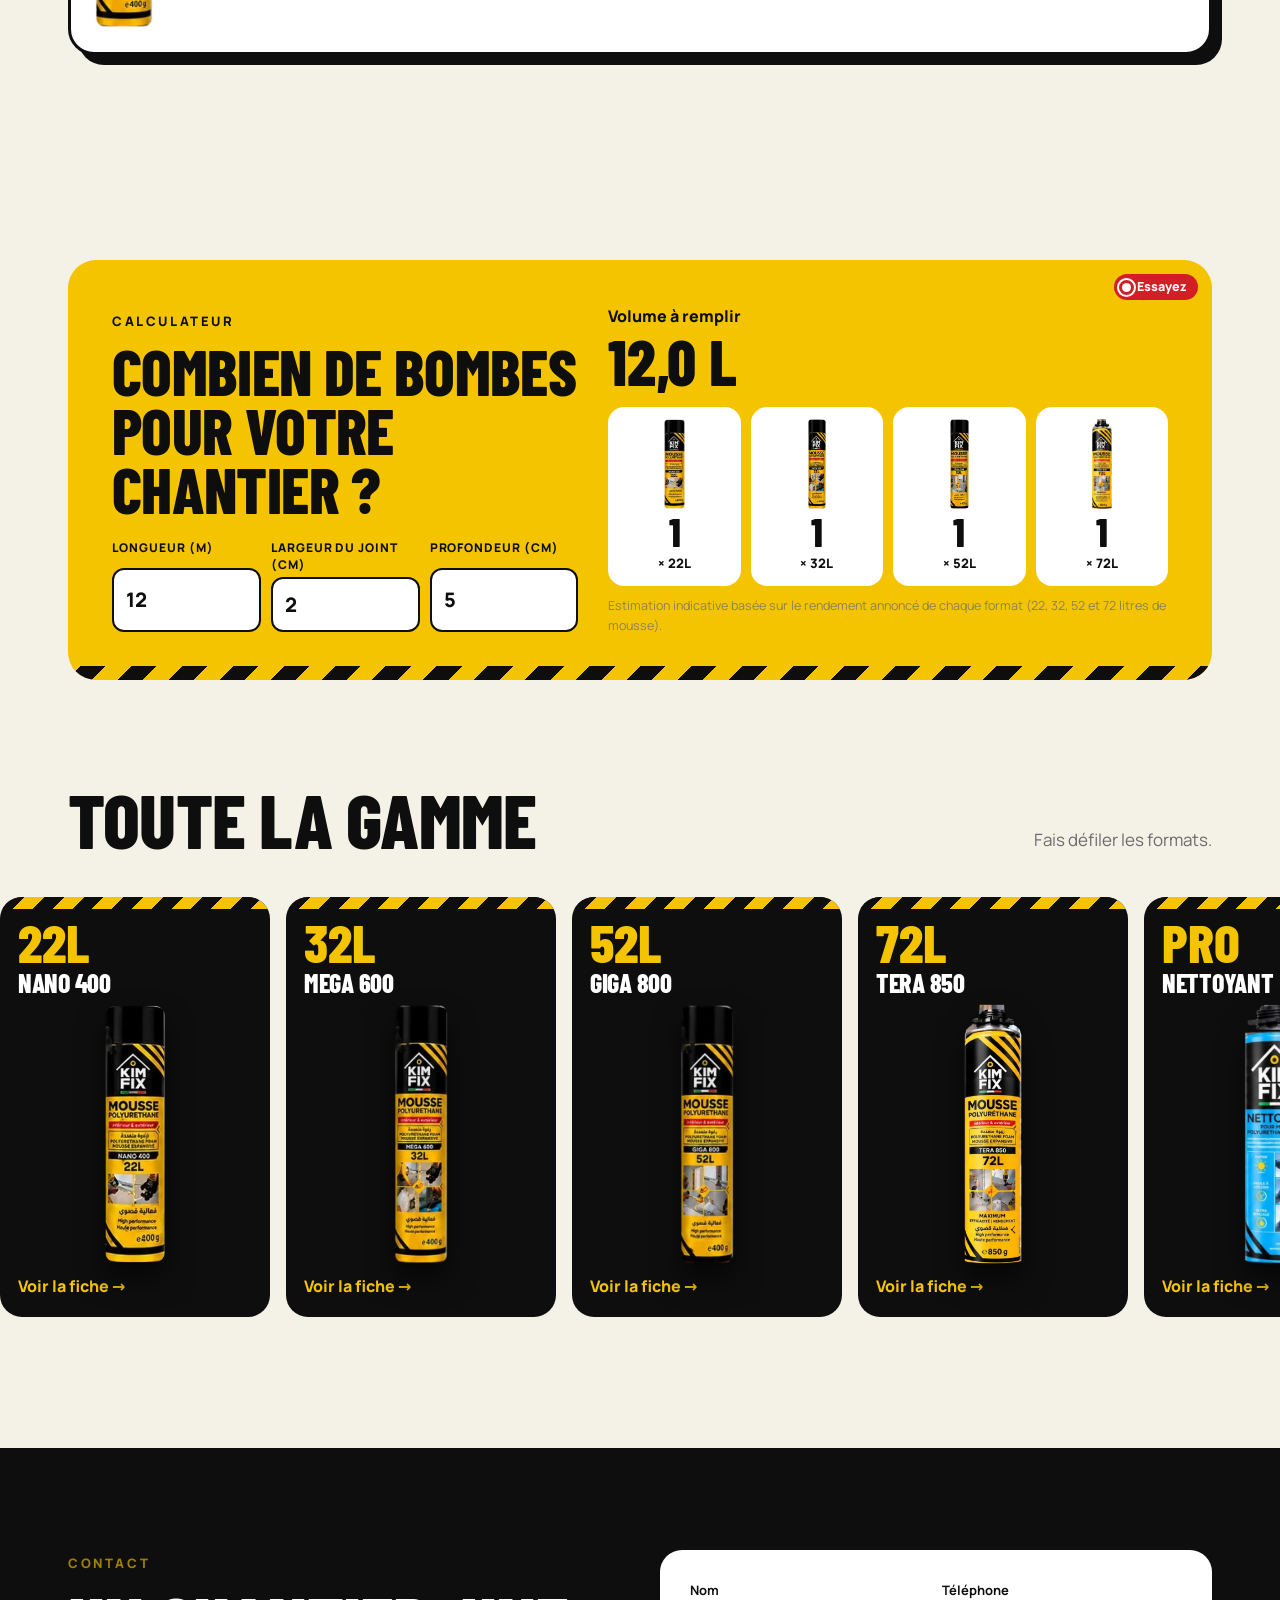
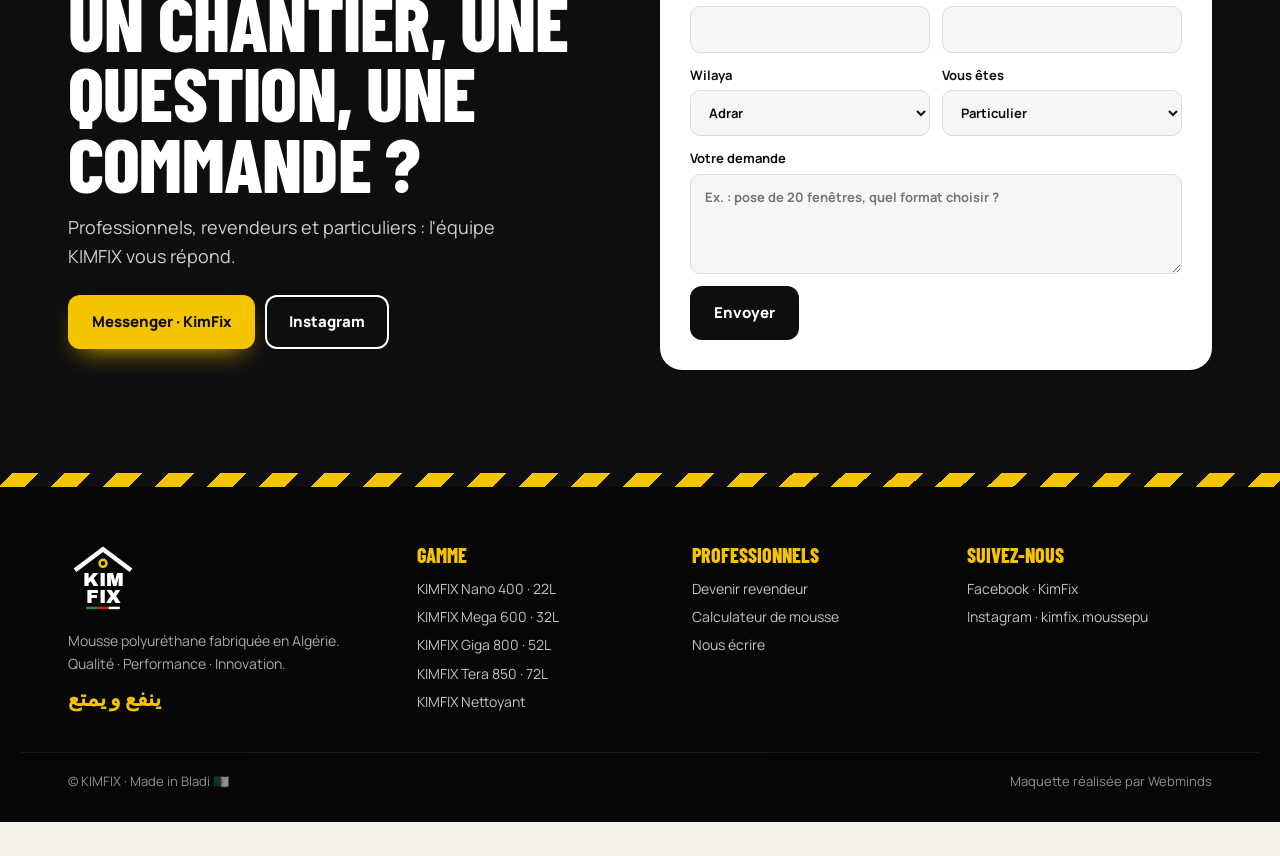
==== commit 1117a551: "Retrait du suivi Webminds Radar" ====
--- a/moderne.html
+++ b/moderne.html
@@ -55,4 +55,4 @@
 document.getElementById('hz').innerHTML=ORDER.map(k=>{const p=P[k];return '<a href="produit.html?p='+k+'"><div><b>'+(p.vol?p.vol+'L':'PRO')+'</b><h3>'+p.name.replace('KIMFIX ','')+'</h3></div><img src="'+p.img+'" alt="" loading="lazy"><span style="font-weight:800;color:var(--y)">Voir la fiche →</span></a>'}).join('');
 document.getElementById('fbl').href=FB;document.getElementById('igl').href=IG;document.getElementById('cw').innerHTML=WILAYAS.map(w=>'<option>'+w+'</option>').join('');document.getElementById('cform').onsubmit=e=>{e.preventDefault();okForm(e.target,'Message envoyé !')};calcInit(document.getElementById('calcul'));
 reveal();
-</script><script src="https://radar-xi-flax.vercel.app/t.js" defer></script></body></html>
+</script></body></html>
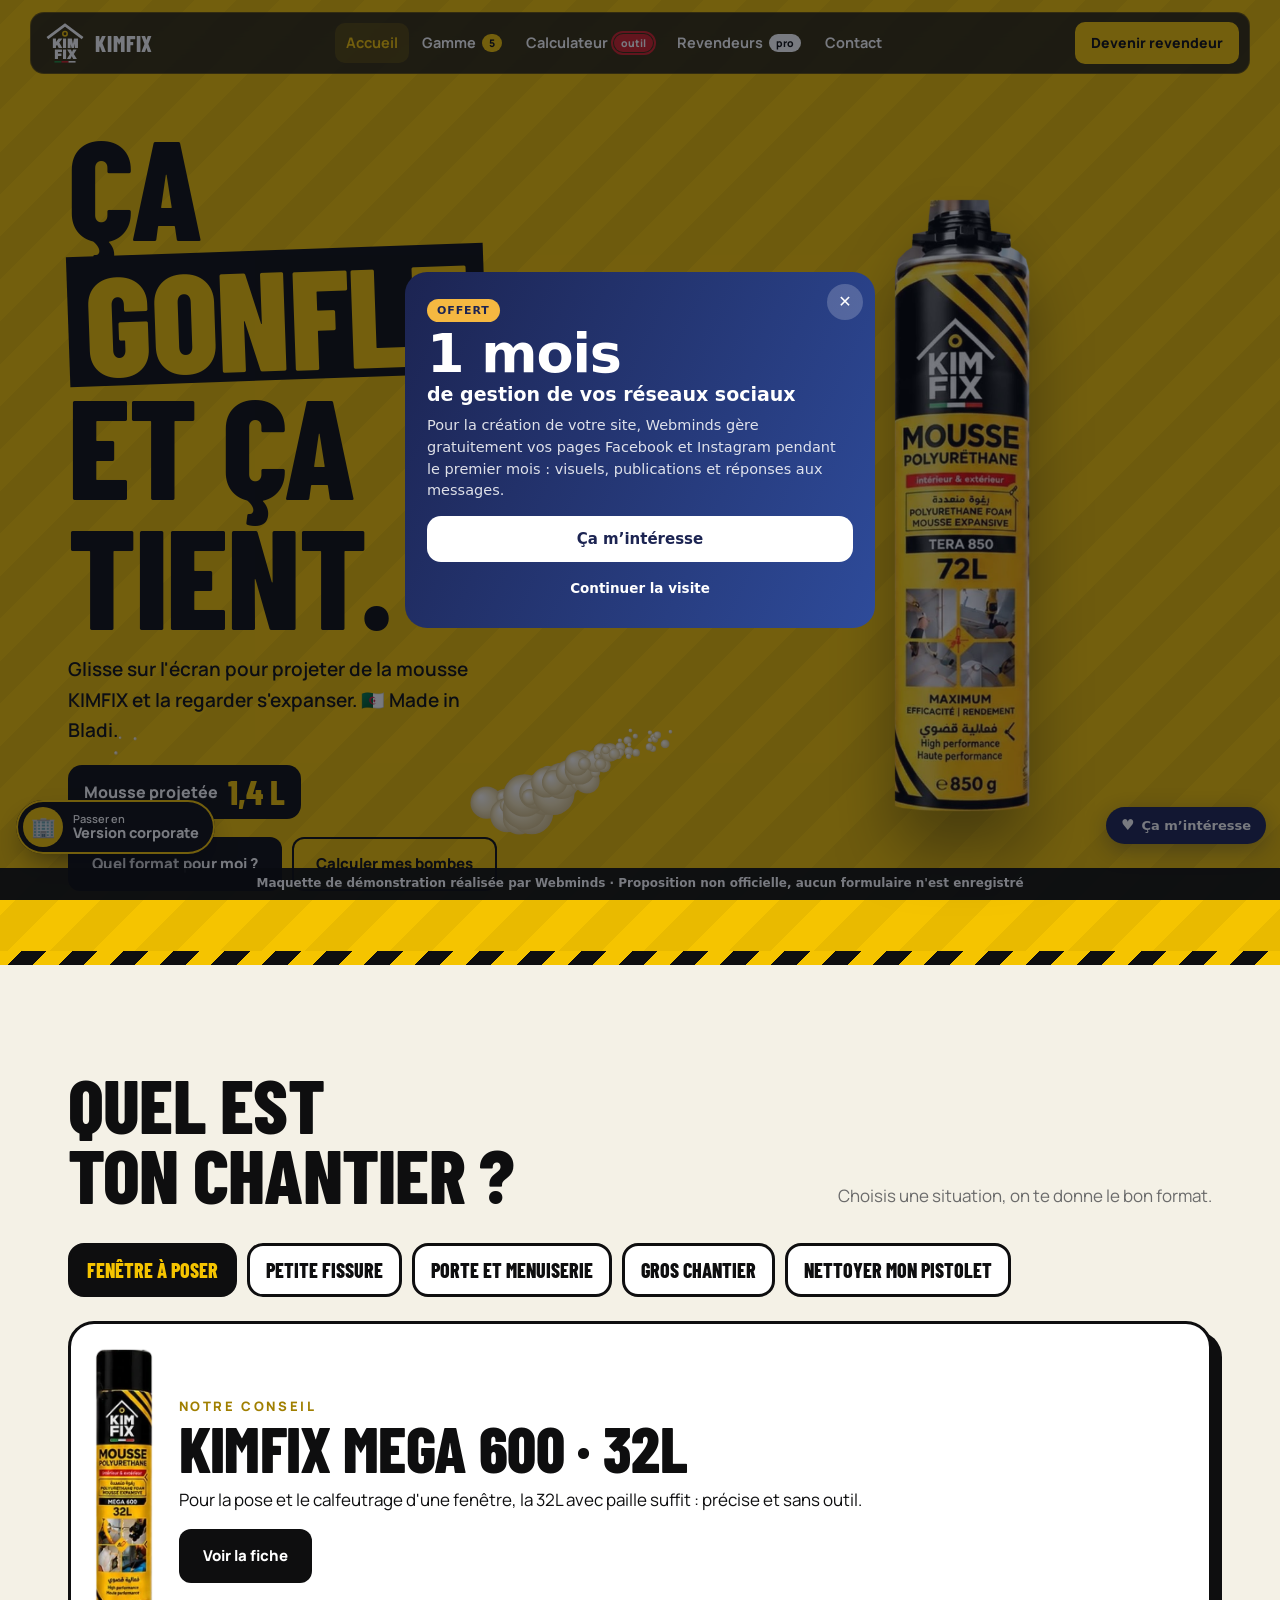
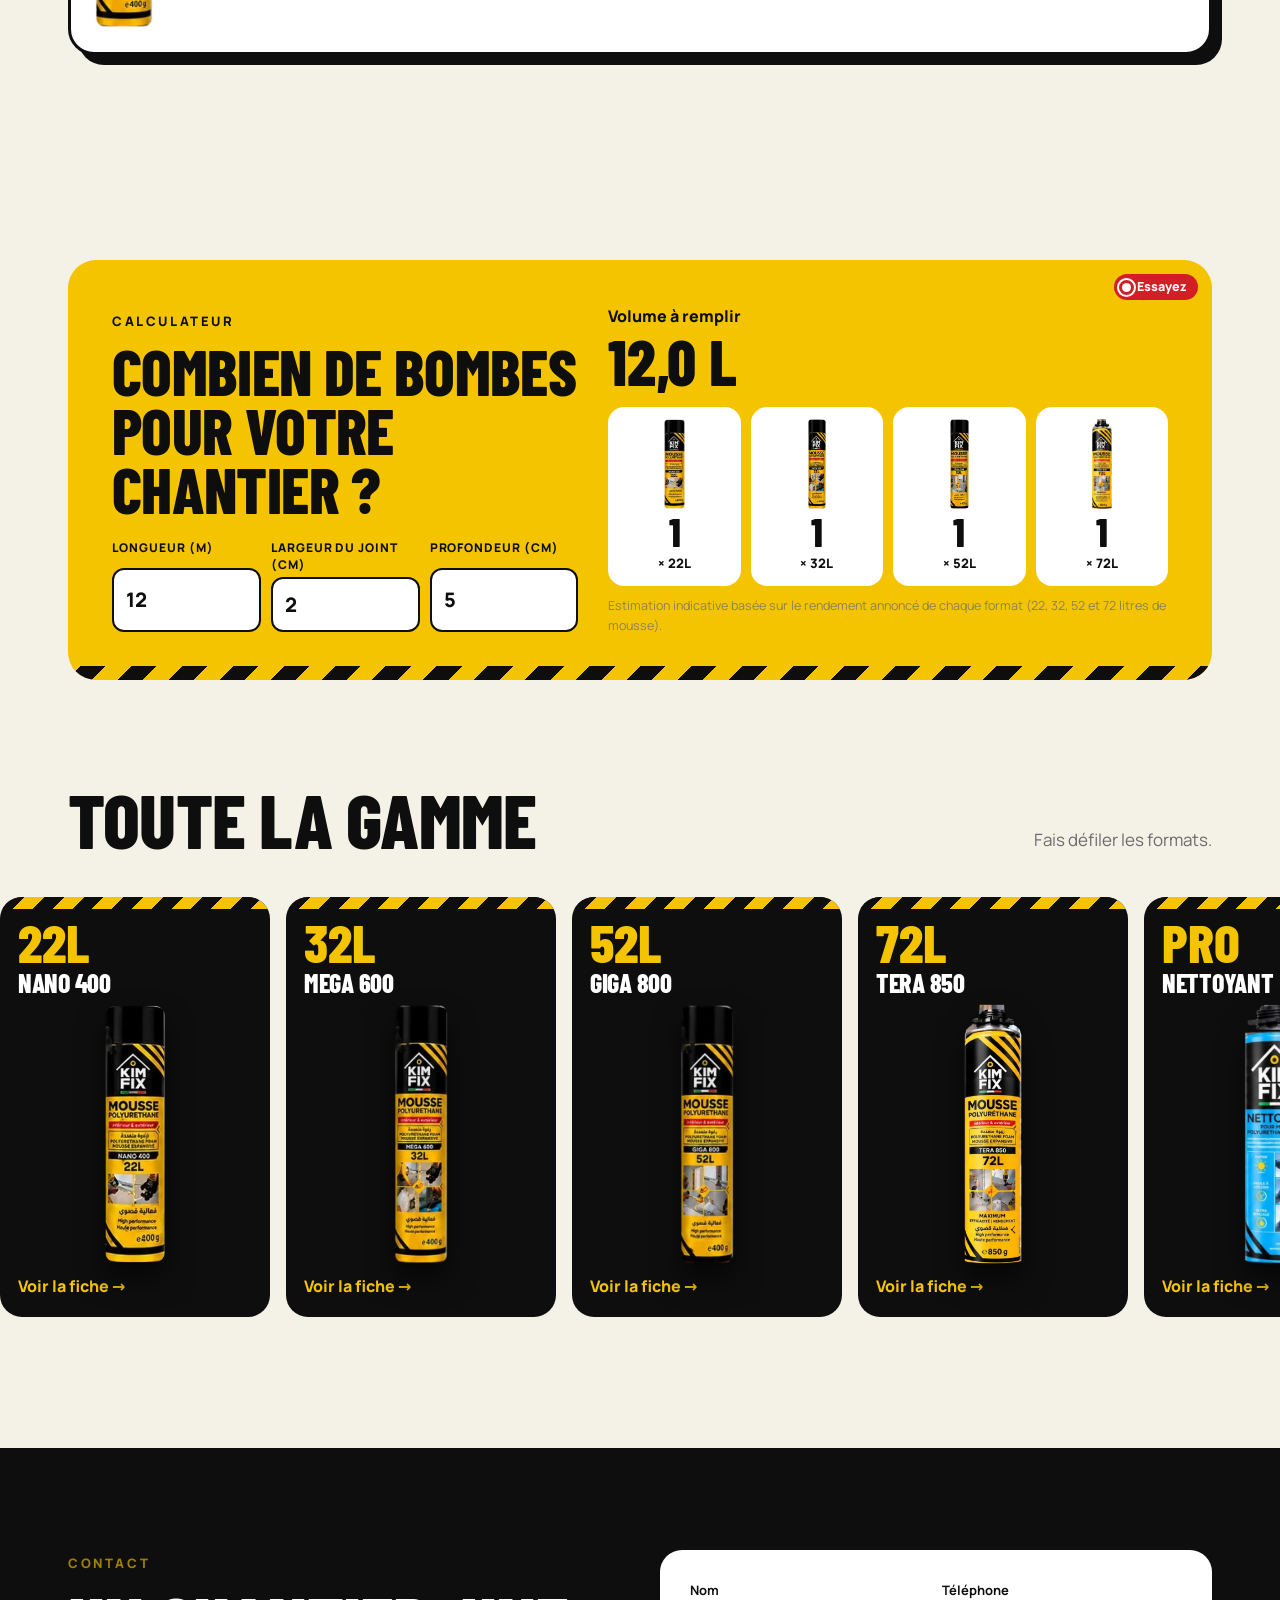
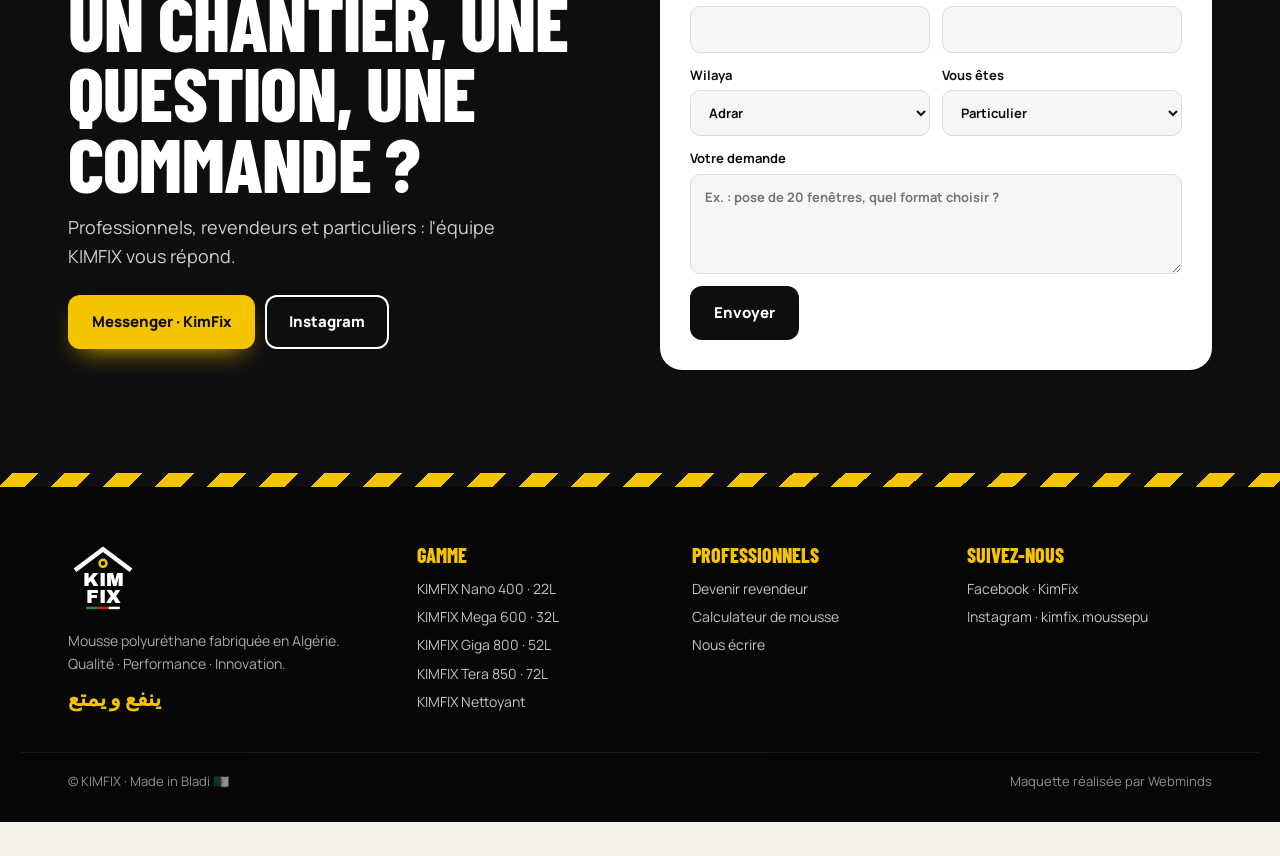
==== commit de1457c1: "Pop-up « 1 mois de réseaux sociaux offert » et bouton « Ça m'intéresse » (envoi WhatsApp)" ====
--- a/moderne.html
+++ b/moderne.html
@@ -55,4 +55,41 @@
 document.getElementById('hz').innerHTML=ORDER.map(k=>{const p=P[k];return '<a href="produit.html?p='+k+'"><div><b>'+(p.vol?p.vol+'L':'PRO')+'</b><h3>'+p.name.replace('KIMFIX ','')+'</h3></div><img src="'+p.img+'" alt="" loading="lazy"><span style="font-weight:800;color:var(--y)">Voir la fiche →</span></a>'}).join('');
 document.getElementById('fbl').href=FB;document.getElementById('igl').href=IG;document.getElementById('cw').innerHTML=WILAYAS.map(w=>'<option>'+w+'</option>').join('');document.getElementById('cform').onsubmit=e=>{e.preventDefault();okForm(e.target,'Message envoyé !')};calcInit(document.getElementById('calcul'));
 reveal();
+</script><script data-wml>(function(){if(window.__wmL)return;window.__wmL=1;
+var C={"p": "KIMFIX", "mail": null, "wa": "213797372452", "v": [["/", "Version corporate", "Claire et rassurante"], ["/moderne.html", "Version moderne", "Immersive et animée"]]};
+function ready(f){document.readyState==='loading'?document.addEventListener('DOMContentLoaded',f):f()}
+ready(function(){
+var css='.wmL-b{position:fixed;right:14px;bottom:calc(56px + env(safe-area-inset-bottom));z-index:2147483000;border:0;border-radius:999px;background:#1C2452;color:#fff;font:700 13px/1 system-ui,-apple-system,Segoe UI,Roboto,sans-serif;padding:11px 15px;box-shadow:0 6px 22px rgba(20,30,60,.35);cursor:pointer;display:flex;align-items:center;gap:7px}'
++'@media(max-width:520px){.wmL-b{bottom:calc(112px + env(safe-area-inset-bottom));font-size:12.5px;padding:10px 13px}}'
++'.wmL-m{position:fixed;inset:0;z-index:2147483001;background:rgba(10,14,25,.55);display:none;align-items:flex-end;justify-content:center;font-family:system-ui,-apple-system,Segoe UI,Roboto,sans-serif}.wmL-m.on{display:flex}@media(min-width:700px){.wmL-m{align-items:center;padding:20px}}'
++'.wmL-x{box-sizing:border-box;position:relative;background:#fff;color:#1C2452;width:100%;max-width:470px;max-height:92vh;overflow:auto;border-radius:22px 22px 0 0;padding:24px 22px calc(22px + env(safe-area-inset-bottom));text-align:left}@media(min-width:700px){.wmL-x{border-radius:22px}}'
++'.wmL-x *{box-sizing:border-box}.wmL-c{position:absolute;top:12px;right:12px;width:36px;height:36px;border:0;border-radius:50%;background:#F0F2F1;font-size:16px;cursor:pointer;color:#1C2452}'
++'.wmL-x h3{font:800 26px/1.1 system-ui,-apple-system,sans-serif;margin:4px 40px 10px 0;color:inherit}.wmL-x p{margin:0 0 14px;line-height:1.5;font-size:14.5px;opacity:.85}'
++'.wmL-o{background:linear-gradient(115deg,#1C2452,#2E4B9A);color:#fff}.wmL-o .wmL-c{background:rgba(255,255,255,.2);color:#fff}.wmL-big{font:900 54px/.95 system-ui,-apple-system,sans-serif;letter-spacing:-.02em;margin:6px 0 2px}.wmL-big small{display:block;font-size:19px;font-weight:700;letter-spacing:0;margin-top:6px}'
++'.wmL-tag{display:inline-block;background:#F5B841;color:#1C2452;font:800 11px system-ui,sans-serif;letter-spacing:.08em;border-radius:999px;padding:5px 10px}'
++'.wmL-btn{display:flex;align-items:center;justify-content:center;width:100%;border:0;border-radius:14px;padding:14px;font:800 15px system-ui,-apple-system,sans-serif;cursor:pointer;margin-top:8px}.wmL-w{background:#fff;color:#1C2452}.wmL-g{background:#1FAF55;color:#fff}.wmL-n{background:#1C2452;color:#fff}.wmL-l{background:transparent;color:inherit;font-weight:600;font-size:13.5px;padding:10px}'
++'.wmL-s{font:700 11.5px system-ui,sans-serif;text-transform:uppercase;letter-spacing:.06em;opacity:.6;margin:12px 0 8px}.wmL-ch{display:grid;gap:8px}.wmL-ch label{display:flex;align-items:center;gap:10px;border:1.5px solid #E2E6E3;border-radius:12px;padding:11px 12px;cursor:pointer;font-size:14px;font-weight:600}.wmL-ch label small{display:block;font-weight:500;opacity:.65;font-size:12px}.wmL-ch input{width:18px;height:18px;flex:none;accent-color:#1FAF55}'
++'.wmL-f{display:grid;gap:8px;margin:12px 0 6px}.wmL-f input{border:1.5px solid #E2E6E3;border-radius:12px;padding:12px;font:500 16px system-ui,sans-serif;color:#1C2452;background:#fff;-webkit-user-select:text!important;user-select:text!important;width:100%}'
++'.wmL-ok{text-align:center}.wmL-ok i{display:grid;place-items:center;width:64px;height:64px;margin:6px auto 12px;border-radius:50%;background:#E8F7EE;color:#1FAF55;font-style:normal;font-size:30px}';
+var st=document.createElement('style');st.textContent=css;document.head.appendChild(st);
+function ss(k,v){try{if(v===undefined)return sessionStorage.getItem(k);sessionStorage.setItem(k,v)}catch(e){}}
+var p=location.pathname,cur=0;C.v.forEach(function(v,i){if(v[0]!=='/'&&p.indexOf(v[0])===0)cur=i});
+var off=document.createElement('div');off.className='wmL-m';off.innerHTML='<div class="wmL-x wmL-o" role="dialog" aria-modal="true"><button class="wmL-c" type="button" aria-label="Fermer">✕</button><span class="wmL-tag">OFFERT</span><div class="wmL-big">1 mois<small>de gestion de vos réseaux sociaux</small></div><p style="margin-top:12px">Pour la création de votre site, Webminds gère gratuitement vos pages Facebook et Instagram pendant le premier mois : visuels, publications et réponses aux messages.</p><button class="wmL-btn wmL-w" type="button" data-i>Ça m’intéresse</button><button class="wmL-btn wmL-l" type="button" data-c>Continuer la visite</button></div>';
+var ch='';C.v.forEach(function(v,i){ch+='<label><input type="radio" name="wmLv" value="'+v[1]+'"'+(i===cur?' checked':'')+'><span>'+v[1]+(v[2]?'<small>'+v[2]+'</small>':'')+'</span></label>'});
+var it=document.createElement('div');it.className='wmL-m';it.innerHTML='<div class="wmL-x" role="dialog" aria-modal="true"><button class="wmL-c" type="button" aria-label="Fermer">✕</button><div data-s1><h3>Cette maquette vous plaît ?</h3><p>Choisissez la version qui vous intéresse : Webminds vous recontacte pour vous la présenter.</p>'+(C.v.length>1?'<div class="wmL-s">La version préférée</div><div class="wmL-ch">'+ch+'</div>':'')+'<div class="wmL-s">En plus</div><div class="wmL-ch"><label><input type="checkbox" value="Gestion des réseaux sociaux (1 mois offert)"><span>Réseaux sociaux<small>1 mois de gestion offert avec le site</small></span></label></div><div class="wmL-f"><input name="n" placeholder="Votre nom" autocomplete="name"><input name="t" type="tel" inputmode="tel" placeholder="Votre téléphone (facultatif)" autocomplete="tel"></div><button class="wmL-btn wmL-g" type="button" data-w>Envoyer sur WhatsApp</button>'+(C.mail?'<button class="wmL-btn wmL-l" type="button" data-e>Envoyer par e-mail</button>':'')+'</div><div class="wmL-ok" data-s2 hidden><i>✓</i><h3 style="margin:0 0 8px">Merci !</h3><p>Votre choix a bien été transmis à Webminds. Nous vous recontactons très vite.</p><button class="wmL-btn wmL-n" type="button" data-c>Continuer la visite</button></div></div>';
+document.body.appendChild(off);document.body.appendChild(it);
+var b=document.createElement('button');b.type='button';b.className='wmL-b';b.innerHTML='<b style="font-size:15px">♥</b>Ça m’intéresse';document.body.appendChild(b);
+function op(m){off.classList.remove('on');it.classList.remove('on');m.classList.add('on')}
+[off,it].forEach(function(m){m.addEventListener('click',function(e){if(e.target===m||e.target.closest('.wmL-c')||e.target.closest('[data-c]'))m.classList.remove('on')})});
+b.onclick=function(){op(it)};off.querySelector('[data-i]').onclick=function(){op(it)};
+function msg(){var v=(it.querySelector('input[name=wmLv]:checked')||{}).value||C.v[cur][1],x=[].map.call(it.querySelectorAll('input[type=checkbox]:checked'),function(c){return c.value}),n=it.querySelector('[name=n]').value.trim(),t=it.querySelector('[name=t]').value.trim();
+ return{v:v,x:x,n:n,t:t,txt:'Bonjour Webminds, la maquette '+C.p+' m’intéresse.\nVersion préférée : '+v+(x.length?'\nEn plus : '+x.join(', '):'')+(n?'\nNom : '+n:'')+(t?'\nTéléphone : '+t:'')+'\nLien : '+location.origin+C.v[cur][0]}}
+function mail(m){if(!C.mail)return;try{fetch('https://formsubmit.co/ajax/'+C.mail,{method:'POST',keepalive:true,headers:{'Content-Type':'application/json','Accept':'application/json'},body:JSON.stringify({_subject:'Maquette '+C.p+' : intéressé ('+m.v+')',Prospect:C.p,Version:m.v,Options:m.x.join(', ')||'-',Nom:m.n||'-',Telephone:m.t||'-',Lien:location.origin+C.v[cur][0],_template:'table',_captcha:'false'})}).catch(function(){})}catch(e){}}
+function done(){it.querySelector('[data-s1]').hidden=true;it.querySelector('[data-s2]').hidden=false;ss('wmL-sent','1')}
+it.querySelector('[data-w]').onclick=function(){var m=msg();mail(m);done();location.href='https://wa.me/'+C.wa+'?text='+encodeURIComponent(m.txt)};
+var e=it.querySelector('[data-e]');if(e)e.onclick=function(){mail(msg());done()};
+var sh=ss('wmL-off');addEventListener('scroll',function(){var r=(scrollY+innerHeight)/document.documentElement.scrollHeight;
+ if(!sh&&scrollY>500&&r>.3){sh=1;ss('wmL-off','1');op(off)}
+ if(!ss('wmL-it')&&!ss('wmL-sent')&&sh&&r>.92&&!off.classList.contains('on')){ss('wmL-it','1');op(it)}},{passive:true});
+});})();
 </script></body></html>
